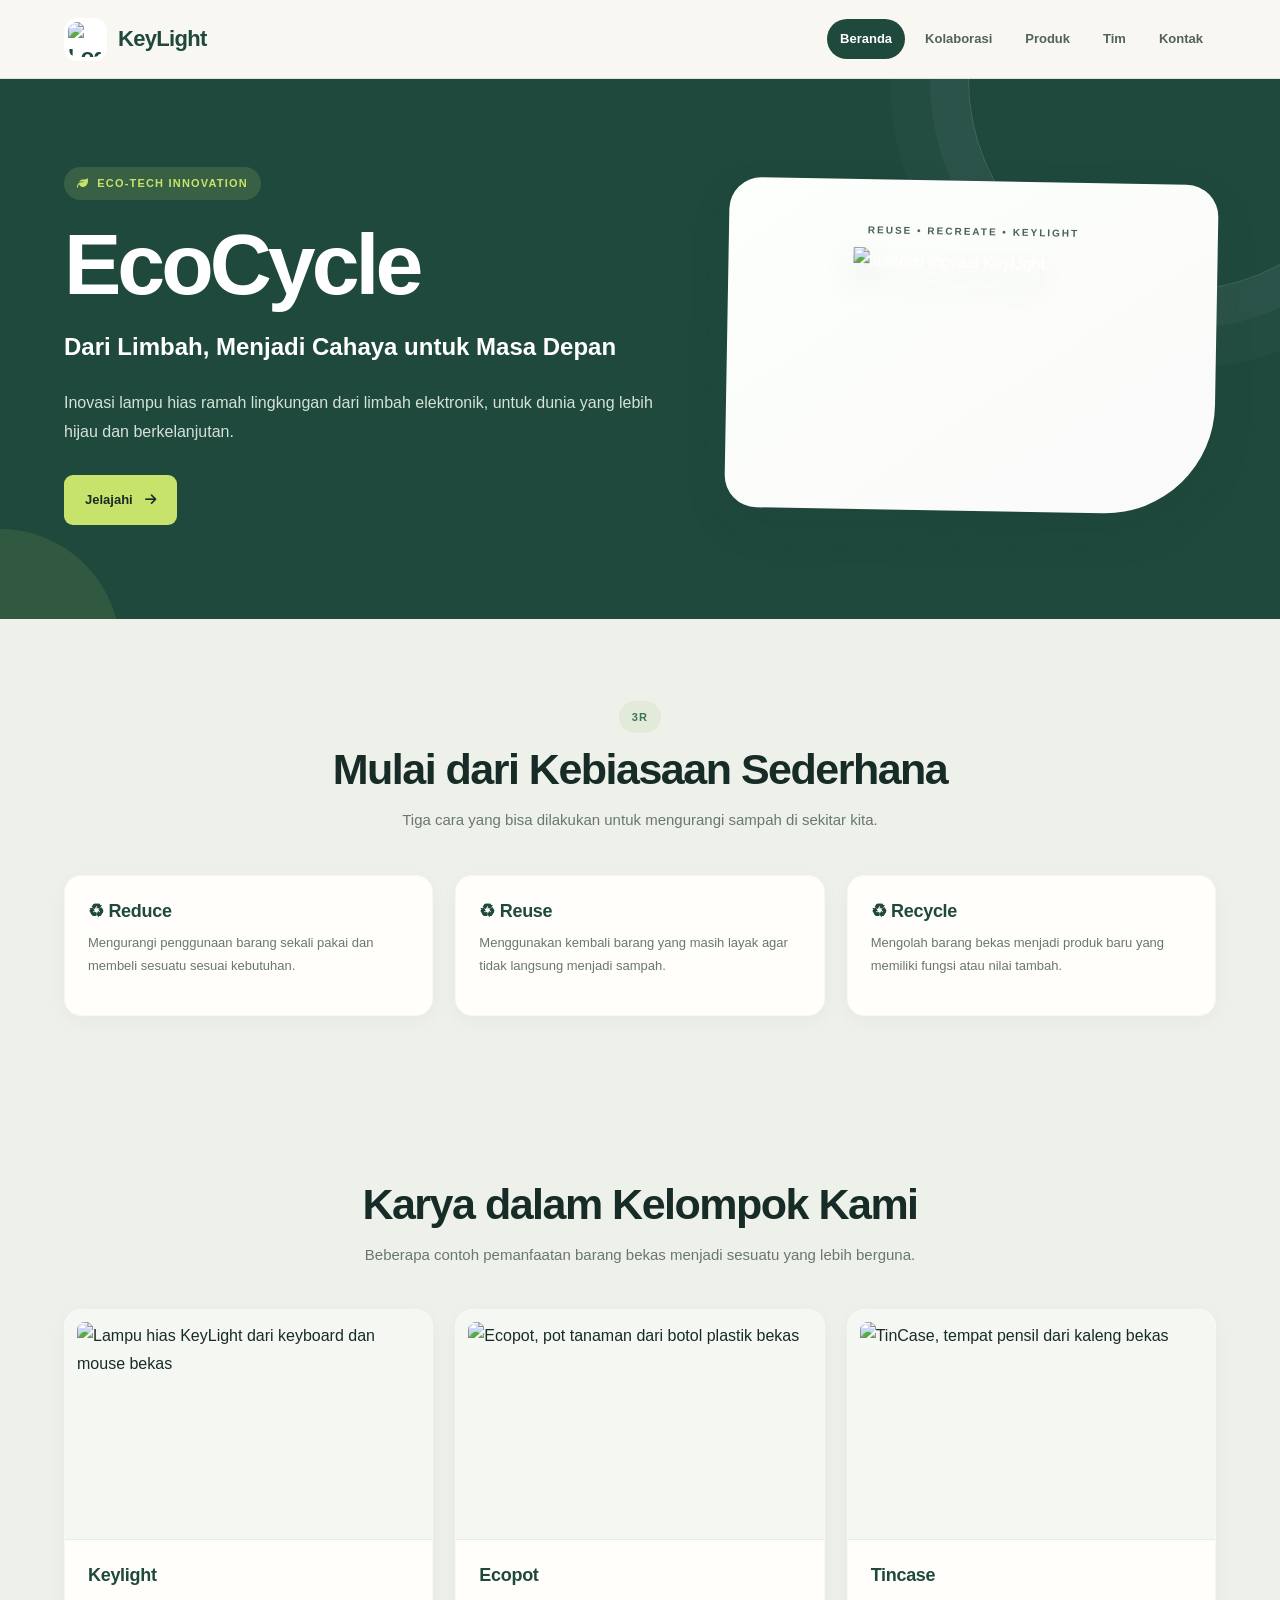
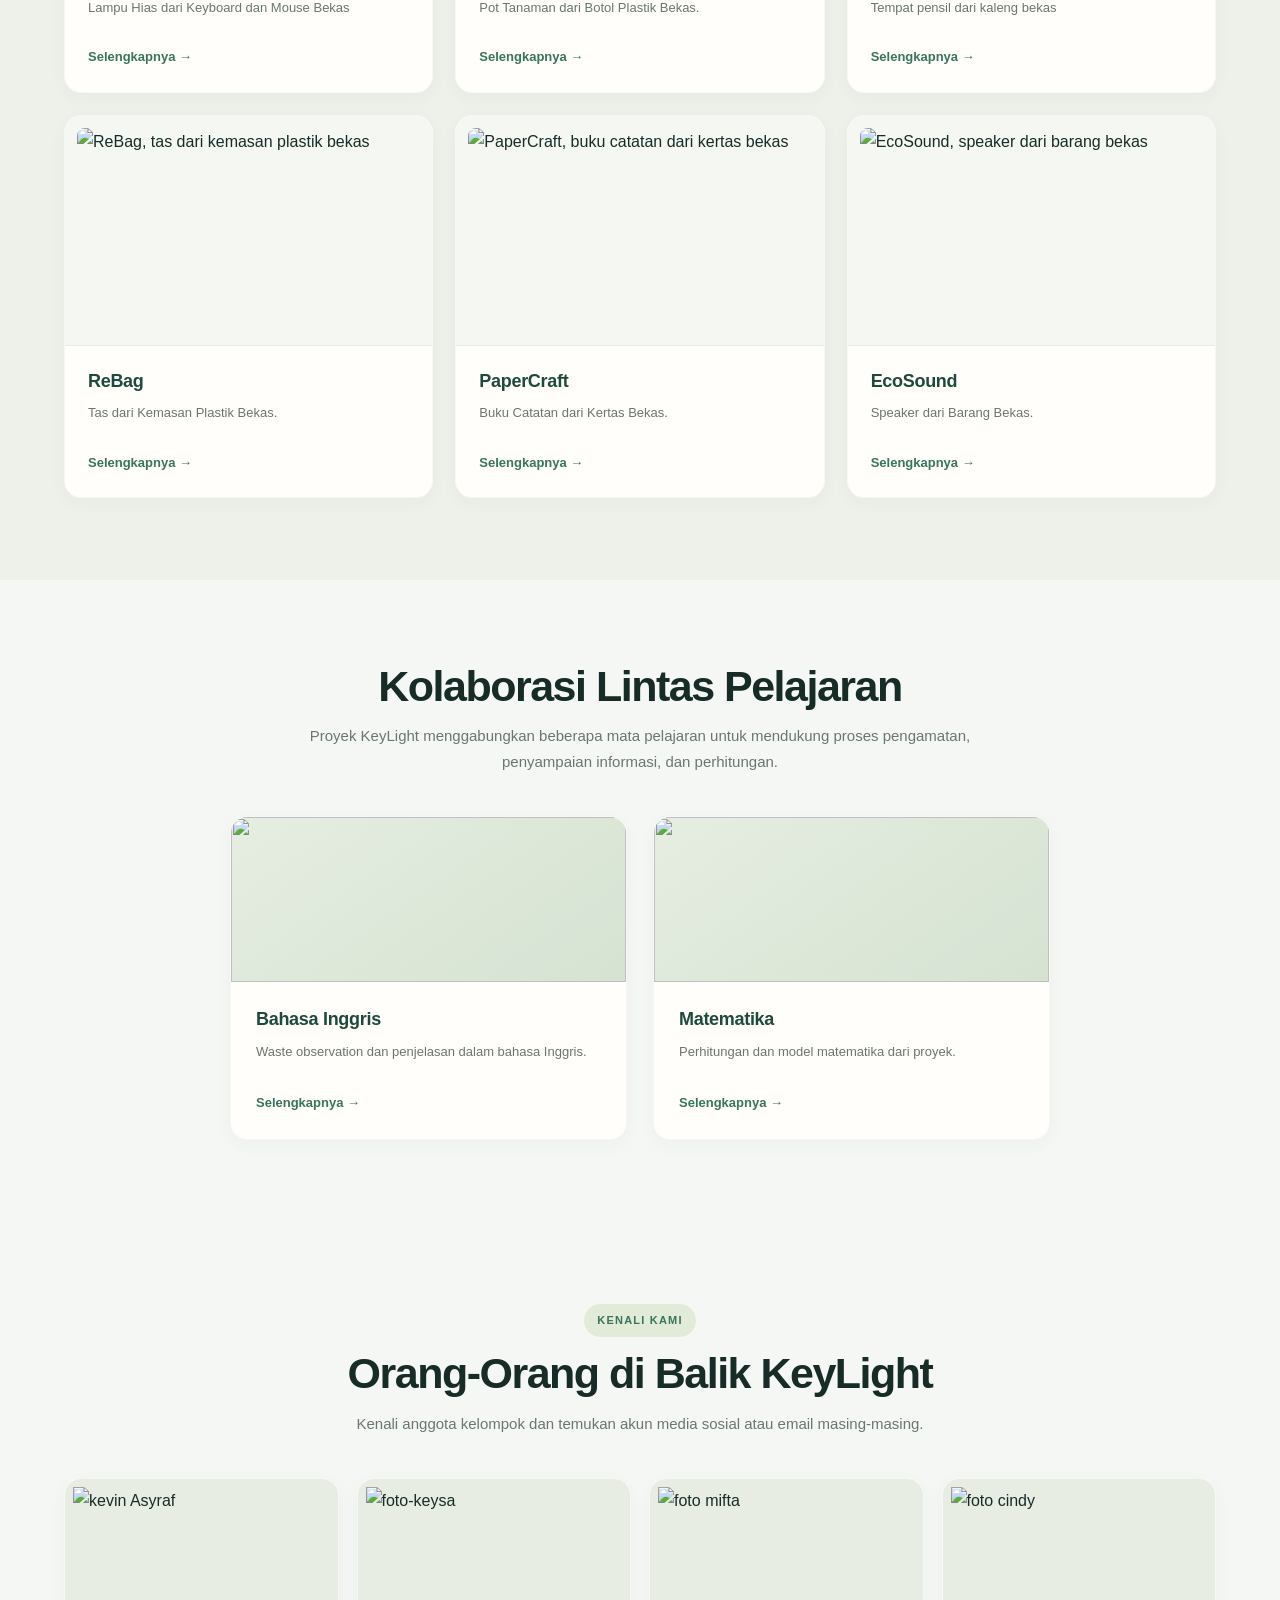
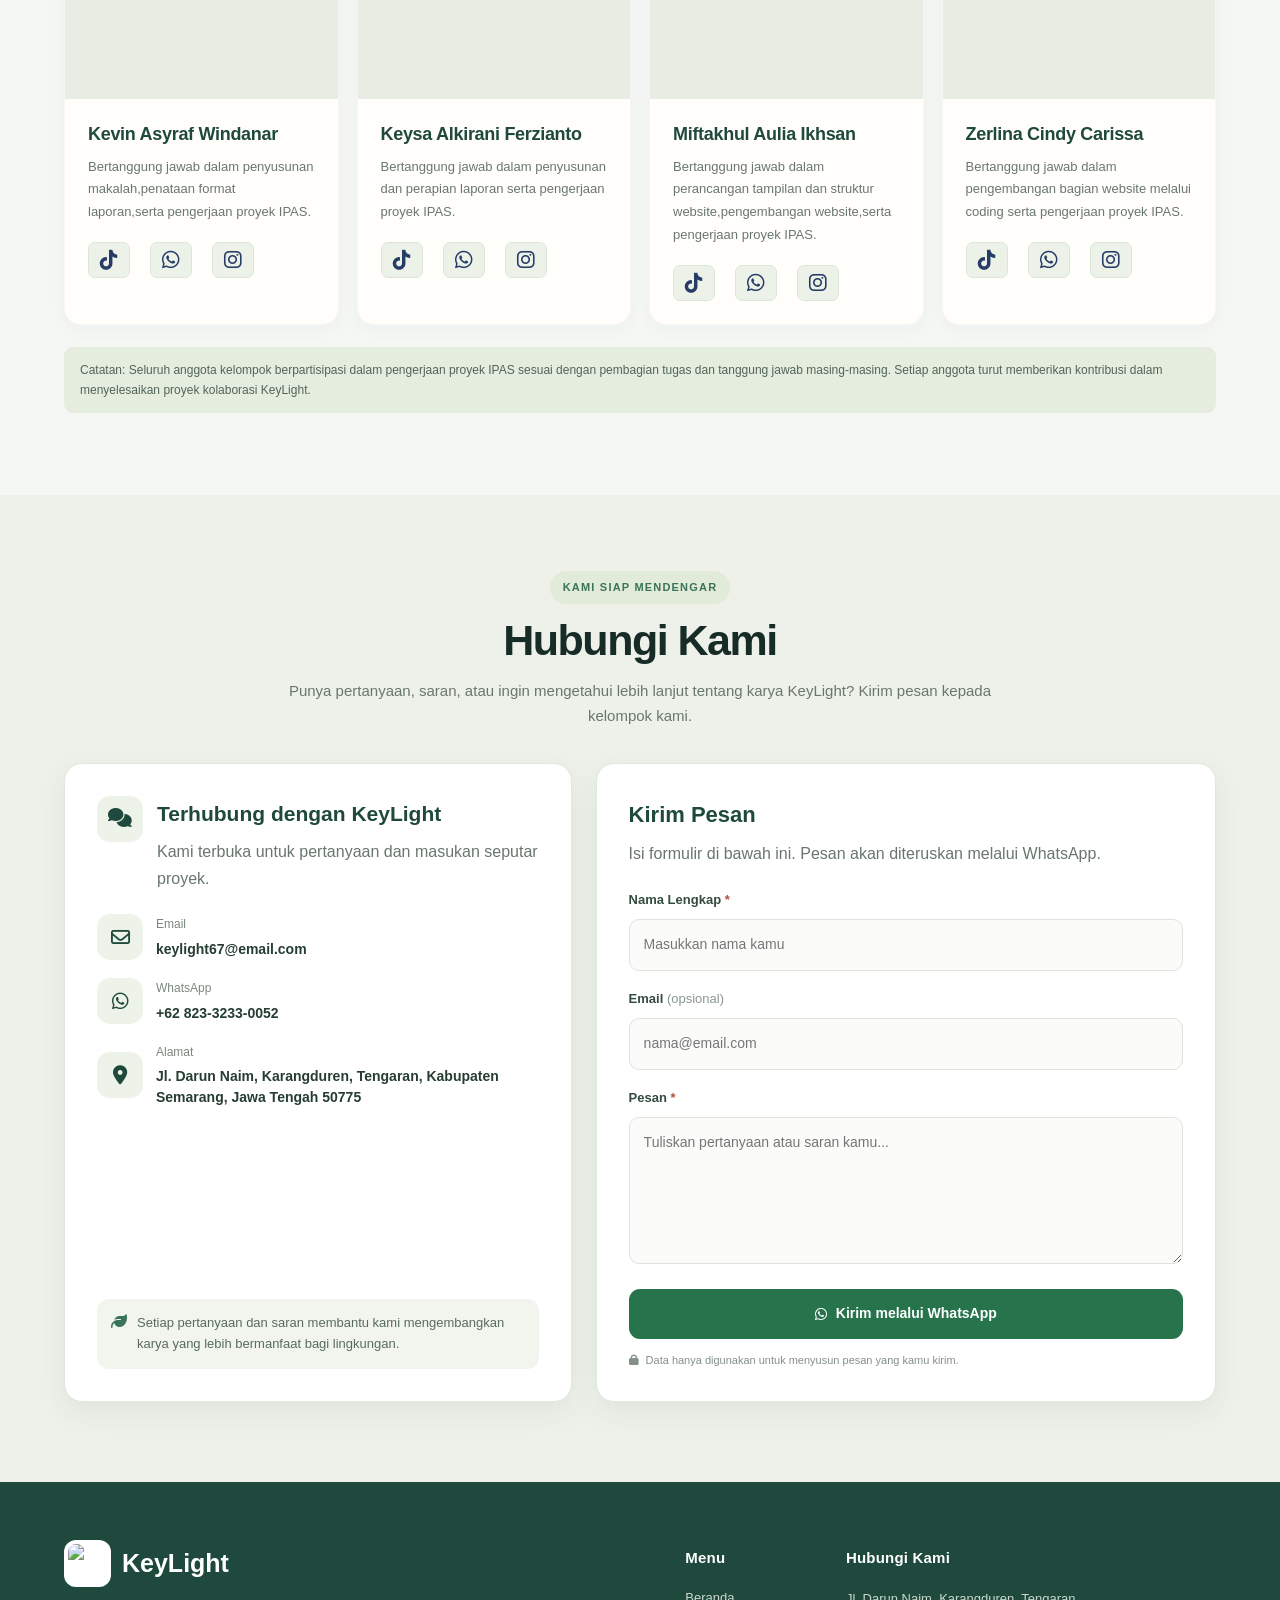
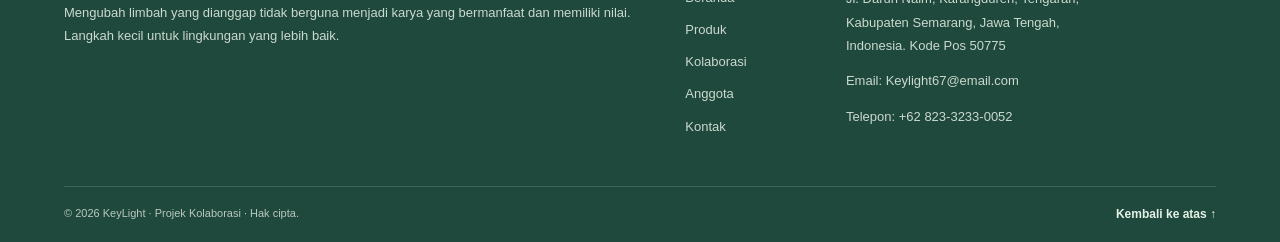
==== index.html @ df7af95a "Add files via upload" ====
<!DOCTYPE html>
<html lang="id">

<head>
  <meta charset="UTF-8">
  <meta name="viewport" content="width=device-width, initial-scale=1.0">
  <meta name="theme-color" content="#1f493d">
  <title>KeyLight</title>
  <link rel="stylesheet" href="https://cdnjs.cloudflare.com/ajax/libs/font-awesome/6.7.2/css/all.min.css">
  <link rel="stylesheet" href="style.css">
</head>

<body id="top">
  <header class="site-header">
    <div class="container nav-wrap">
      <a class="brand" href="index.html">
        <img src="assets/1761713173324.png" alt="Logo KeLigh">KeyLight</a>
      <nav class="nav">
        <a class="active" href="index.html">Beranda</a>
        <a class="" href="index.html#kolaborasi">Kolaborasi</a>
        <a class="" href="index.html#produk">Produk</a>
        <a class="" href="index.html#tim">Tim</a>
        <a class="" href="index.html#kontak">Kontak</a>
      </nav>
    </div>
  </header>
  <main>
    <section class="hero" id="beranda">
  <div class="container hero-grid">

    <div class="hero-content">

      <span class="eyebrow">
        <i class="fa-solid fa-leaf"></i>
        ECO-TECH INNOVATION
      </span>

      <h1>
        EcoCycle
      </h1>

      <h2>
        Dari Limbah, Menjadi Cahaya
        untuk <span>Masa Depan</span>
      </h2>

      <div class="hero-line"></div>

      <p>
        Inovasi lampu hias ramah lingkungan dari
        limbah elektronik, untuk dunia yang lebih
        hijau dan berkelanjutan.
      </p>

      <a class="btn" href="#produk">
        Jelajahi
        <i class="fa-solid fa-arrow-right"></i>
      </a>

      <div class="hero-features">


      </div>
    </div>

    <div class="hero-art">
      <img src="assets/recyclee.jpeg"
           alt="Ilustrasi inovasi KeyLight">
    </div>

  </div>
</section>
    <section class="section alt">
      <div class="container">
        <div class="section-title"><span class="pill">3R</span>
          <h2>Mulai dari Kebiasaan Sederhana</h2>
          <p>Tiga cara yang bisa dilakukan untuk mengurangi sampah di sekitar kita.</p>
        </div>
        <div class="cards">
          <article class="card">
            <div class="card-body">
              <h3>♻ Reduce</h3>
              <p>Mengurangi penggunaan barang sekali pakai dan membeli sesuatu sesuai kebutuhan.</p>
            </div>
          </article>
          <article class="card">
            <div class="card-body">
              <h3>♻ Reuse</h3>
              <p>Menggunakan kembali barang yang masih layak agar tidak langsung menjadi sampah.</p>
            </div>
          </article>
          <article class="card">
            <div class="card-body">
              <h3>♻ Recycle</h3>
              <p>Mengolah barang bekas menjadi produk baru yang memiliki fungsi atau nilai tambah.</p>
            </div>
          </article>
        </div>
      </div>
    </section>
    <section class="section alt" id="produk">
      <div class="container">
        <div class="section-title">
          <h2>Karya dalam Kelompok Kami</h2>
          <p>Beberapa contoh pemanfaatan barang bekas menjadi sesuatu yang lebih berguna.</p>
        </div>
        <div class="cards">
          <article class="card">
            <div class="card-img"><img src="assets/keyLight.jpeg" alt="Lampu hias KeyLight dari keyboard dan mouse bekas"></div>
            <div class="card-body">
              <h3>Keylight</h3>
              <p> Lampu Hias dari Keyboard dan Mouse Bekas</p><a class="text-link" href="Keylight.html">Selengkapnya
                →</a>
            </div>
          </article>
          <article class="card">
            <div class="card-img"><img src="assets/pot botol.jpeg" alt="Ecopot, pot tanaman dari botol plastik bekas"></div>
            <div class="card-body">
              <h3>Ecopot</h3>
              <p>Pot Tanaman dari Botol Plastik Bekas.</p><a class="text-link" href="ecopot.html">Selengkapnya →</a>
            </div>
          </article>
          <article class="card">
            <div class="card-img"><img src="assets/kaleng .jpeg" alt="TinCase, tempat pensil dari kaleng bekas"></div>
            <div class="card-body">
              <h3>Tincase</h3>
              <p>Tempat pensil dari kaleng bekas</p><a class="text-link" href="tincase.html">Selengkapnya →</a>
            </div>
          </article>
          <article class="card">
            <div class="card-img"><img src="assets/tas.jpeg" alt="ReBag, tas dari kemasan plastik bekas"></div>
            <div class="card-body">
              <h3>ReBag</h3>
              <p>Tas dari Kemasan Plastik Bekas.</p><a class="text-link" href="rebag.html">Selengkapnya →</a>
            </div>
          </article>
          <article class="card">
            <div class="card-img"><img src="assets/buku.jpeg" alt="PaperCraft, buku catatan dari kertas bekas"></div>
            <div class="card-body">
              <h3>PaperCraft</h3>
              <p>Buku Catatan dari Kertas Bekas.</p><a class="text-link" href="papercraf.html">Selengkapnya →</a>
            </div>
          </article>
          <article class="card">
            <div class="card-img"><img src="assets/soud.jpeg" alt="EcoSound, speaker dari barang bekas"></div>
            <div class="card-body">
              <h3>EcoSound </h3>
              <p>Speaker dari Barang Bekas.</p><a class="text-link" href="ecosound.html">Selengkapnya →</a>
            </div>
          </article>
        </div>
      </div>
    </section>
    <section class="section" id="kolaborasi">
      <div class="container">
        <div class="section-title">
          <h2>Kolaborasi Lintas Pelajaran</h2>
          <p>Proyek KeyLight menggabungkan beberapa mata pelajaran untuk mendukung proses pengamatan, penyampaian
            informasi, dan perhitungan.</p>
        </div>
        <div class="cards collab-grid">
          <article class="card">
            <div class="card-img"><img src="assets/english.jpeg"></div>
            <div class="card-body">
              <h3>Bahasa Inggris</h3>
              <p>Waste observation dan penjelasan dalam bahasa Inggris.</p><a class="text-link"
                href="Inggris.html">Selengkapnya →</a>
            </div>
          </article>
          <article class="card">
            <div class="card-img"><img src="assets/mtk.jpeg"></div>
            <div class="card-body">
              <h3>Matematika</h3>
              <p>Perhitungan dan model matematika dari proyek.</p><a class="text-link"
                href="materi-mtk.html">Selengkapnya →</a>
            </div>
          </article>
        </div>
      </div>
    </section>


    <section class="section team-section" id="tim">
      <div class="container">
        <div class="section-title"><span class="pill">KENALI KAMI</span>
          <h2>Orang-Orang di Balik KeyLight</h2>
          <p>Kenali anggota kelompok dan temukan akun media sosial atau email masing-masing.</p>
        </div>
        <div class="cards team-grid">
          <article class="card team-card">
            <div class="team-photo"><img src="assets/foto.kevin.jpg.jpeg" alt="kevin Asyraf"></div>
            <div class="card-body">
              <h3>Kevin Asyraf Windanar</h3>
              <p>Bertanggung jawab dalam penyusunan makalah,penataan format laporan,serta pengerjaan proyek IPAS.</p>
              <div class="social-links">
                <a href="https://tiktok.com/@kevinasyraf10" target="_blank">
                  <i class="fa-brands fa-tiktok"></i>
                </a>

                <a href="https://wa.me/6281525945409" target="_blank">
                  <i class="fa-brands fa-whatsapp"></i>
                </a>

                <a href="https://instagram.com/kevinnasyraf" target="_blank">
                  <i class="fa-brands fa-instagram"></i>
                </a>
              </div>
            </div>
          </article>
          <article class="card team-card">
            <div class="team-photo"><img src="assets/foto-keysa.jpeg" alt="foto-keysa"></div>
            <div class="card-body">
              <h3>Keysa Alkirani Ferzianto</h3>
              <p>Bertanggung jawab dalam penyusunan dan perapian laporan serta pengerjaan proyek IPAS.</p>
              <div class="social-links">
                <a href="https://tiktok.com/@yeagerrinnn" target="_blank">
                  <i class="fa-brands fa-tiktok"></i>
                </a>

                <a href="https://wa.me/6288980380995" target="_blank">
                  <i class="fa-brands fa-whatsapp"></i>
                </a>

                <a href="https://instagram.com/ferziexy" target="_blank">
                  <i class="fa-brands fa-instagram"></i>
                </a>
              </div>
            </div>
          </article>
          <article class="card team-card">
            <div class="team-photo"><img src="assets/foto-mifta-jpg.jpeg" alt="foto mifta"></div>
            <div class="card-body">
              <h3>Miftakhul Aulia Ikhsan</h3>
              <p>Bertanggung jawab dalam perancangan tampilan dan struktur website,pengembangan website,serta pengerjaan
                proyek IPAS.</p>
              <div class="social-links">
                <a href="https://tiktok.com/@liang_xin" target="_blank">
                  <i class="fa-brands fa-tiktok"></i>
                </a>

                <a href="https://wa.me/6282332330052" target="_blank">
                  <i class="fa-brands fa-whatsapp"></i>
                </a>

                <a href="https://instagram.com/mtahzzz" target="_blank">
                  <i class="fa-brands fa-instagram"></i>
                </a>
              </div>
            </div>
          </article>
          <article class="card team-card">
            <div class="team-photo"><img src="assets/foto.cindy.jpeg" alt="foto cindy"></div>
            <div class="card-body">
              <h3>Zerlina Cindy Carissa</h3>
              <p>Bertanggung jawab dalam pengembangan bagian website melalui coding serta pengerjaan proyek IPAS.</p>
              <div class="social-links">
                <a href="tiktok.com/@zcndyyt" target="_blank">
                  <i class="fa-brands fa-tiktok"></i>
                </a>

                <a href="https://wa.me/6283848223524" target="_blank">
                  <i class="fa-brands fa-whatsapp"></i>
                </a>

                <a href="https://instagram.com/zrlncndy" target="_blank">
                  <i class="fa-brands fa-instagram"></i>
                </a>
              </div>
            </div>
          </article>
        </div>
        <p class="social-note">Catatan: Seluruh anggota kelompok berpartisipasi dalam pengerjaan proyek IPAS sesuai
          dengan pembagian tugas dan tanggung jawab masing-masing. Setiap anggota turut memberikan kontribusi dalam
          menyelesaikan proyek kolaborasi KeyLight.</p>
      </div>
    </section>
    <section class="section alt contact-section" id="kontak">
      <div class="container">
        <div class="section-title">
          <span class="pill">KAMI SIAP MENDENGAR</span>
          <h2>Hubungi Kami</h2>
          <p>Punya pertanyaan, saran, atau ingin mengetahui lebih lanjut tentang karya KeyLight? Kirim pesan kepada kelompok kami.</p>
        </div>

        <div class="contact-layout">
          <div class="contact-info-card">
            <div class="contact-info-heading">
              <span class="contact-icon"><i class="fa-solid fa-comments"></i></span>
              <div>
                <h3>Terhubung dengan KeyLight</h3>
                <p>Kami terbuka untuk pertanyaan dan masukan seputar proyek.</p>
              </div>
            </div>
            <a class="contact-info-item" href="mailto:keylight67@email.com">
              <span class="contact-info-icon"><i class="fa-regular fa-envelope"></i></span>
              <span><small>Email</small><strong>keylight67@email.com</strong></span>
            </a>
            <a class="contact-info-item" href="https://wa.me/6282332330052" target="_blank" rel="noopener noreferrer">
              <span class="contact-info-icon"><i class="fa-brands fa-whatsapp"></i></span>
              <span><small>WhatsApp</small><strong>+62 823-3233-0052</strong></span>
            </a>
            <div class="contact-info-item contact-address">
              <span class="contact-info-icon"><i class="fa-solid fa-location-dot"></i></span>
              <span><small>Alamat</small><strong>Jl. Darun Naim, Karangduren, Tengaran, Kabupaten Semarang, Jawa Tengah 50775</strong></span>
            </div>
            <div class="contact-note">
              <i class="fa-solid fa-leaf"></i>
              <p>Setiap pertanyaan dan saran membantu kami mengembangkan karya yang lebih bermanfaat bagi lingkungan.</p>
            </div>
          </div>

          <div class="contact-form">
            <h3>Kirim Pesan</h3>
            <p class="form-desc">Isi formulir di bawah ini. Pesan akan diteruskan melalui WhatsApp.</p>
            <form id="contactForm">
              <div class="form-group">
                <label for="nama">Nama Lengkap <span aria-hidden="true">*</span></label>
                <input type="text" id="nama" name="nama" placeholder="Masukkan nama kamu" autocomplete="name" required>
              </div>
              <div class="form-group">
                <label for="email">Email <span class="optional-label">(opsional)</span></label>
                <input type="email" id="email" name="email" placeholder="nama@email.com" autocomplete="email">
              </div>
              <div class="form-group">
                <label for="pesan">Pesan <span aria-hidden="true">*</span></label>
                <textarea id="pesan" name="pesan" rows="5" placeholder="Tuliskan pertanyaan atau saran kamu..." required></textarea>
              </div>
              <button type="submit" class="btn-kirim"><i class="fa-brands fa-whatsapp"></i> Kirim melalui WhatsApp</button>
              <p class="form-help"><i class="fa-solid fa-lock"></i> Data hanya digunakan untuk menyusun pesan yang kamu kirim.</p>
            </form>
          </div>
        </div>
      </div>
    </section>
  </main>


  <!-- FOOTER -->
  <footer class="site-footer">

    <div class="container footer-main">

      <div class="footer-brand">

        <a class="footer-logo" href="index.html">
          <img src="assets/1761713173324.png" alt="Logo KeyLight">
          <span>KeyLight</span>
        </a>

        <p>
          Mengubah limbah yang dianggap tidak berguna
          menjadi karya yang bermanfaat dan memiliki nilai.
          Langkah kecil untuk lingkungan yang lebih baik.
        </p>


      </div>


      <div class="footer-column">
        <h3>Menu</h3>
        <a href="index.html">Beranda</a>
        <a href="index.html#produk">Produk</a>
        <a href="index.html#kolaborasi">Kolaborasi</a>
        <a href="index.html#tim">Anggota</a>
        <a href="index.html#kontak">Kontak</a>
      </div>

      <div class="footer-column footer-contact">
        <h3>Hubungi Kami</h3>

        <p>
          Jl. Darun Naim, Karangduren, Tengaran,
          Kabupaten Semarang, Jawa Tengah, Indonesia.
          Kode Pos 50775
        </p>

        <p>Email: Keylight67@email.com</p>
        <p>Telepon: +62 823-3233-0052</p>
      </div>

    </div>


    <div class="container footer-bottom">

      <p>
        © 2026 KeyLight · Projek Kolaborasi · Hak cipta.
      </p>

      <a href="#top" class="back-top">
        Kembali ke atas ↑
      </a>

    </div>

  </footer>


  <script>
    const contactForm = document.getElementById("contactForm");
    if (contactForm) {
      contactForm.addEventListener("submit", function (event) {
        event.preventDefault();
        if (!contactForm.reportValidity()) return;

        const nama = document.getElementById("nama").value.trim();
        const email = document.getElementById("email").value.trim();
        const pesan = document.getElementById("pesan").value.trim();
        const nomorTujuan = "6282332330052";
        const isiPesan = [
          "Halo KeyLight, saya ingin menghubungi kalian.",
          "",
          "Nama: " + nama,
          email ? "Email: " + email : "",
          "Pesan: " + pesan
        ].filter(Boolean).join("\n");

        const urlWhatsApp = "https://wa.me/" + nomorTujuan + "?text=" + encodeURIComponent(isiPesan);
        window.open(urlWhatsApp, "_blank", "noopener,noreferrer");
      });
    }
  </script>
</body>

</html>
---- style.css ----
/* ReLight — visual redesign | HTML + CSS murni */
:root {
  --ink: #172c27;
  --forest: #1f493d;
  --green: #39745b;
  --lime: #c8e36b;
  --sage: #e8eee5;
  --paper: #f8f7f1;
  --white: #fffefa;
  --muted: #69776f;
  --line: #f7f8f6;
  --shadow: 0 18px 45px rgba(28, 55, 43, .09)
}

* {
  box-sizing: border-box
}

html {
  scroll-behavior: smooth;
  scroll-padding-top: 90px
}

body {
  margin: 0;
  background: var(--paper);
  color: var(--ink);
  font-family: Arial, Helvetica, sans-serif;
  line-height: 1.7
}

a {
  color: inherit;
  text-decoration: none
}

img {
  display: block;
  max-width: 100%
}

.container {
  width: min(1160px, 90%);
  margin-inline: auto
}

.site-header {
  position: sticky;
  top: 0;
  z-index: 20;
  background: rgba(248, 247, 241, .94);
  backdrop-filter: blur(12px);
  border-bottom: 1px solid rgba(220, 227, 216, .9)
}

.nav-wrap {
  min-height: 78px;
  display: flex;
  align-items: center;
  justify-content: space-between;
  gap: 24px
}

.brand {
  display: inline-flex;
  align-items: center;
  gap: 11px;
  font-size: 22px;
  font-weight: 900;
  letter-spacing: -.7px;
  color: var(--forest)
}

.brand img {
  width: 43px;
  height: 43px;
  object-fit: contain;
  background: #fff;
  border-radius: 13px;
  padding: 4px
}

.nav {
  display: flex;
  align-items: center;
  gap: 7px;
  flex-wrap: wrap
}

.nav a {
  font-size: 13px;
  font-weight: 700;
  color: #52635a;
  padding: 9px 13px;
  border-radius: 999px;
  transition: .2s
}

.nav a:hover,
.nav a.active {
  background: var(--forest);
  color: white
}

.hero {
  position: relative;
  overflow: hidden;
  padding: 88px 0 94px;
  background: var(--forest);
  color: white
}

.hero:before,
.hero:after {
  content: "";
  position: absolute;
  border-radius: 50%;
  pointer-events: none
}

.hero:before {
  width: 420px;
  height: 420px;
  right: -110px;
  top: -210px;
  border: 1px solid rgba(255, 255, 255, .16);
  box-shadow: 0 0 0 38px rgba(255, 255, 255, .035), 0 0 0 78px rgba(255, 255, 255, .025)
}

.hero:after {
  width: 240px;
  height: 240px;
  left: -120px;
  bottom: -150px;
  background: rgba(200, 227, 107, .10)
}

.hero-grid {
  position: relative;
  z-index: 1;
  display: grid;
  grid-template-columns: 1.1fr .9fr;
  gap: 65px;
  align-items: center
}

.eyebrow,
.pill {
  display: inline-flex;
  align-items: center;
  gap: 8px;
  padding: 7px 13px;
  border-radius: 999px;
  background: rgba(200, 227, 107, .15);
  color: var(--lime);
  font-size: 11px;
  font-weight: 800;
  letter-spacing: 1.2px;
  text-transform: uppercase
}

.hero h1 {
  font-size: clamp(48px, 7vw, 86px);
  line-height: .99;
  letter-spacing: -4px;
  margin: 22px 0 20px;
  color: #fff
}

.hero p {
  max-width: 590px;
  color: #d6e2d9;
  font-size: 16px;
  line-height: 1.85;
  margin: 0 0 28px
}

.btn {
  display: inline-flex;
  align-items: center;
  gap: 12px;
  background: var(--lime);
  color: var(--ink);
  font-size: 13px;
  font-weight: 900;
  padding: 14px 21px;
  border-radius: 9px;
  transition: .2s
}

.btn:hover {
  transform: translateY(-3px);
  box-shadow: 0 20px 24px rgba(0, 0, 0, .16)
}

.hero-art {
  min-height: 330px;
  display: grid;
  place-items: center;
  position: relative;
  background: linear-gradient(145deg, #fdfffc, #f9faf9);
  border-radius: 32px 32px 110px 32px;
  padding: 38px;
  box-shadow: var(--shadow);
  transform: rotate(1deg)
}

.hero-art:before {
  content: "REUSE • RECREATE • KEYLIGHT";
  bottom: 20px;
  left: 25px;
  font-size: 10px;
  font-weight: 900;
  letter-spacing: 2px;
  color: #48634f
}

.hero-art img {
  width: min(240px, 75%);
  height: 220px;
  object-fit: contain;
  filter: drop-shadow(0 15px 15px rgba(28, 55, 43, .12))
}

.section {
  padding: 82px 0
}

.section.alt {
  background: #edf1e9
}

.section.dark {
  background: var(--forest);
  color: #fff
}

.section-title {
  max-width: 700px;
  text-align: center;
  margin: 0 auto 42px
}

.section-title .pill {
  background: #e2ebd7;
  color: var(--green);
  margin-bottom: 12px
}

.section-title h2 {
  font-size: clamp(29px, 4vw, 43px);
  line-height: 1.13;
  letter-spacing: -1.5px;
  color: var(--ink);
  margin: 0 0 13px
}

.section-title p {
  color: var(--muted);
  font-size: 15px;
  margin: 0
}

.section.dark .section-title h2 {
  color: white
}

.section.dark .section-title p {
  color: #d4e0d8
}

.two-col {
  display: grid;
  grid-template-columns: 1fr 1fr;
  gap: 58px;
  align-items: center
}

.two-col h2 {
  font-size: clamp(29px, 4vw, 42px) !important;
  line-height: 1.13 !important;
  letter-spacing: -1.4px;
  margin: 14px 0 17px;
  color: var(--ink) !important
}

.two-col p {
  color: var(--muted);
  font-size: 15px
}

.photo-box {
  position: relative;
  overflow: hidden;
  border-radius: 22px 22px 80px 22px;
  background: #dfe9d9;
  min-height: 320px;
  box-shadow: var(--shadow);
  padding: 10px
}

.photo-box:after {
  content: "EcoVandguard";
  position: absolute;
  bottom: 22px;
  left: 25px;
  background: var(--lime);
  color: var(--ink);
  font-size: 12px;
  font-weight: 900;
  letter-spacing: 1.2px;
  padding: 8px 12px;
  border-radius: 5px
}

.photo-box img {
  width: 100%;
  height: 320px;
  object-fit: cover;
  border-radius: 15px 15px 70px 15px
}

.text-link {
  display: inline-flex;
  align-items: center;
  gap: 8px;
  color: var(--green);
  font-weight: 900;
  font-size: 13px;
  margin-top: 5px
}

.text-link:hover {
  color: #172c27;
  text-decoration: underline;
  text-underline-offset: 4px
}

.cards {
  display: grid;
  grid-template-columns: repeat(3, minmax(0, 1fr));
  gap: 22px
}

.card {
  min-width: 0;
  background: var(--white);
  border: 1px solid var(--line);
  border-radius: 17px;
  overflow: hidden;
  box-shadow: 0 5px 18px rgba(28, 55, 43, .035);
  transition: transform .25s, box-shadow .25s
}

.card:hover {
  transform: translateY(-7px);
  box-shadow: var(--shadow)
}

.card-img {
  height: 205px;
  background: linear-gradient(145deg, #e6eee1, #d5e2d2);
  display: grid;
  place-items: center;
  overflow: hidden
}

.card-img img {
  width: 100%;
  height: 100%;
  object-fit: cover;
  transition: transform .4s
}

.card:hover .card-img img {
  transform: scale(1.045)
}

.card-img .symbol {
  font-size: 62px;
  color: var(--green)
}

.card-body {
  padding: 23px
}

.card h3 {
  margin: 0 0 9px;
  color: var(--forest);
  font-size: 18px;
  line-height: 1.35;
  letter-spacing: -.3px
}

.card p {
  margin: 0 0 15px;
  color: var(--muted);
  font-size: 13px;
  line-height: 1.75
}

.team-section {
  background: #f0f0e8
}

.team-card {
  border-radius: 17px
}

.team-photo {
  height: 255px;
  background: #e2e9dc;
  overflow: hidden
}

.team-photo img {
  width: 100%;
  height: 100%;
  object-fit: cover;
  object-position: center 25%;
  transition: transform .4s
}

.team-card:hover .team-photo img {
  transform: scale(1.04)
}

.social-links {
  display: flex;
  flex-wrap: wrap;
  gap: 7px;
  margin-top: 16px
}

.social-links a {
  display: inline-flex;
  align-items: center;
  padding: 7px 11px;
  border-radius: 7px;
  background: #edf2e9;
  color: var(--forest);
  border: 1px solid #dce6d8;
  font-size: 11px;
  font-weight: 800;
  transition: .2s
}

.social-links a:hover {
  background: var(--forest);
  border-color: var(--forest);
  color: #fff
}

.social-note {
  margin: 22px 0 0;
  padding: 13px 16px;
  background: #e5eddf;
  border-radius: 9px;
  color: #52645a;
  font-size: 12px
}

.info-box {
  background: var(--forest);
  color: white;
  padding: 30px;
  border-radius: 18px 18px 55px 18px;
  box-shadow: var(--shadow)
}

.info-box h3 {
  font-size: 21px;
  margin: 0 0 17px
}

.info-box p {
  color: #e0e9e1;
  margin: 8px 0;
  font-size: 14px
}

.info-box .note {
  background: rgba(255, 255, 255, .1);
  border: 0;
  color: #e0e9e1
}

.page-hero {
  position: relative;
  overflow: hidden;
  background: var(--forest);
  color: white;
  padding: 64px 0 68px
}

.page-hero:after {
  content: "";
  position: absolute;
  width: 280px;
  height: 280px;
  border: 1px solid rgba(255, 255, 255, .15);
  border-radius: 50%;
  right: 8%;
  top: -155px;
  box-shadow: 0 0 0 30px rgba(255, 255, 255, .035), 0 0 0 60px rgba(255, 255, 255, .025)
}

.page-hero .container {
  position: relative;
  z-index: 1
}

.page-hero .pill {
  background: rgba(200, 227, 107, .16);
  color: var(--lime)
}

.page-hero h1 {
  font-size: clamp(35px, 5vw, 58px);
  line-height: 1.08;
  letter-spacing: -2px;
  color: white;
  margin: 15px 0 12px;
  max-width: 850px
}

.page-hero p {
  max-width: 720px;
  color: #d6e2d9;
  font-size: 15px;
  margin: 0
}

.article {
  max-width: 880px;
  margin: 0 auto;
  background: var(--white);
  padding: clamp(24px, 5vw, 55px);
  border: 1px solid var(--line);
  border-radius: 20px;
  box-shadow: 0 12px 36px rgba(28, 55, 43, .055)
}

.article h2 {
  font-size: 25px;
  line-height: 1.25;
  color: var(--forest);
  letter-spacing: -.7px;
  margin: 34px 0 10px;
  padding-left: 14px;
  border-left: 4px solid var(--lime)
}

.article h2:first-of-type {
  margin-top: 25px
}

.article h3 {
  color: var(--forest)
}

.article p,
.article li {
  color: #58685f;
  font-size: 15px;
  line-height: 1.85
}

.article ul,
.article ol {
  padding-left: 24px
}

.article li {
  padding-left: 5px;
  margin: 5px 0
}

.article li::marker {
  color: var(--green);
  font-weight: bold
}

.article-img {
  width: 100%;
  max-height: 430px;
  object-fit: cover;
  border-radius: 14px;
  margin: 0 0 28px
}

.price-grid {
  display: grid;
  grid-template-columns: repeat(3, 1fr);
  gap: 12px;
  margin: 22px 0
}

.price {
  background: #edf2e9;
  padding: 18px;
  border-radius: 12px;
  color: #5c6b61;
  font-size: 12px
}

.price strong {
  display: block;
  color: var(--forest);
  font-size: 23px;
  margin-top: 5px
}

.poster {
  width: 100%;
  height: auto;
  border: 1px solid var(--line);
  border-radius: 13px;
  margin: 17px 0 22px;
  box-shadow: 0 8px 22px rgba(28, 55, 43, .08)
}

.note {
  background: #edf2e9;
  border-left: 4px solid var(--green);
  padding: 15px 18px;
  border-radius: 7px;
  color: #536257
}

.back {
  display: inline-flex;
  margin-top: 28px;
  padding: 11px 16px;
  border-radius: 8px;
  background: var(--forest);
  color: white;
  font-weight: 800;
  font-size: 12px;
  transition: .2s
}

.back:hover {
  background: var(--green);
  transform: translateX(-3px)
}

.site-footer {
  background: #142f29;
  color: #eaf0e9;
  padding: 58px 0 18px
}

.footer-main {
  display: grid;
  grid-template-columns: 1.4fr .3fr .6fr .2fr;
  gap: 35px;
  align-items: start
}

.footer-brand,
.footer-column {
  min-width: 0
}

.footer-logo {
  display: inline-flex;
  align-items: center;
  gap: 11px;
  color: white;
  font-size: 25px;
  font-weight: 900;
  margin-bottom: 14px
}

.footer-logo img {
  width: 47px;
  height: 47px;
  object-fit: contain;
  background: #fff;
  border-radius: 12px;
  padding: 4px
}

.footer-brand p,
.footer-column p {
  color: #cbd9ce;
  font-size: 13px;
  line-height: 1.8;
  margin: 0 0 12px
}

.footer-column h3 {
  color: #fff;
  font-size: 15px;
  margin: 5px 0 17px;
  letter-spacing: .2px
}

.footer-column>a {
  display: block;
  color: #cbd9ce;
  font-size: 13px;
  margin: 10px 0;
  transition: color .2s
}

.footer-column>a:hover,
.back-top:hover {
  color: var(--lime)
}

.footer-member {
  display: flex;
  align-items: center;
  gap: 10px;
  color: #cbd9ce;
  font-size: 12px;
  margin: 11px 0
}

.member-photo-placeholder {
  width: 38px;
  height: 38px;
  flex: 0 0 38px;
  border: 1px dashed #9eb5a4;
  border-radius: 50%;
  display: grid;
  place-items: center;
  color: #d4e0d5;
  font-size: 9px;
  background: #ffffff0b
}

.footer-photo-placeholder {
  height: 112px;
  width: 100%;
  max-width: 260px;
  border: 1px dashed #9eb5a4;
  border-radius: 12px;
  background: #ffffff0b;
  display: grid;
  place-items: center;
  text-align: center;
  padding: 12px;
  margin-top: 18px;
  color: #cbd9ce;
  font-size: 12px
}

.footer-bottom {
  border-top: 1px solid #ffffff25;
  margin-top: 38px;
  padding-top: 17px;
  display: flex;
  justify-content: space-between;
  align-items: center;
  gap: 15px
}

.footer-bottom p {
  margin: 0;
  color: #b9c9bd;
  font-size: 11px
}

.back-top {
  color: #e5f1e6;
  font-size: 12px;
  font-weight: 800
}

@media(max-width:900px) {
  .footer-main {
    grid-template-columns: 1.2fr 1fr;
    gap: 28px
  }

  .hero-grid {
    gap: 35px
  }

  .cards {
    gap: 16px
  }
}

@media(max-width:700px) {
  .nav-wrap {
    padding: 13px 0;
    align-items: flex-start;
    flex-direction: column;
    gap: 9px
  }

  .nav {
    gap: 4px
  }

  .nav a {
    padding: 7px 10px;
    font-size: 12px
  }

  .hero {
    padding: 62px 0
  }

  .hero-grid,
  .two-col {
    grid-template-columns: 1fr;
    gap: 30px
  }

  .hero h1 {
    letter-spacing: -2.5px
  }

  .hero-art {
    min-height: 235px;
    border-radius: 24px 24px 75px 24px
  }

  .hero-art img {
    height: 160px
  }

  .section {
    padding: 60px 0
  }

  .cards {
    grid-template-columns: repeat(2, minmax(0, 1fr))
  }

  .photo-box,
  .photo-box img {
    min-height: 250px;
    height: 250px
  }

  .page-hero {
    padding: 48px 0
  }

  .article {
    padding: 25px 21px
  }

  .footer-main {
    grid-template-columns: 1fr 1fr
  }
}

@media(max-width:520px) {
  .container {
    width: 90%
  }

  .cards {
    grid-template-columns: 1fr
  }

  .card-img {
    height: 220px
  }

  .section-title {
    text-align: left;
    margin-bottom: 28px
  }

  .section-title h2 {
    font-size: 30px
  }

  .section-title p {
    font-size: 14px
  }

  .hero h1 {
    font-size: 49px
  }

  .hero p {
    font-size: 14px
  }

  .footer-main {
    grid-template-columns: 1fr;
    gap: 24px
  }

  .footer-photo-placeholder {
    max-width: none
  }

  .footer-bottom {
    align-items: flex-start;
    flex-direction: column
  }

  .price-grid {
    grid-template-columns: 1fr
  }

  .price {
    display: flex;
    justify-content: space-between;
    align-items: center;
    gap: 12px
  }

  .price strong {
    margin: 0;
    font-size: 20px
  }

  .article h2 {
    font-size: 22px
  }
}

@media(prefers-reduced-motion:reduce) {

  *,
  *::before,
  *::after {
    scroll-behavior: auto !important;
    transition: none !important
  }
}

/* Revisi tim: empat anggota dengan layout responsif */
.team-grid {
  grid-template-columns: repeat(4, minmax(0, 1fr));
  gap: 18px
}

.team-grid .team-photo {
  height: 220px
}

.photo-placeholder {
  display: flex;
  align-items: center;
  justify-content: center;
  padding: 18px;
  text-align: center;
  background: linear-gradient(135deg, #e6eddf, #d3dfcf);
  color: #526b55;
  font-size: 13px;
  font-weight: 700;
  border: 2px dashed #9aaf94
}

.photo-placeholder span {
  max-width: 150px
}

@media(max-width:1000px) {
  .team-grid {
    grid-template-columns: repeat(2, minmax(0, 1fr))
  }
}

@media(max-width:520px) {
  .team-grid {
    grid-template-columns: 1fr
  }

  .team-grid .team-photo {
    height: 260px
  }
}

/* Kolaborasi lintas pelajaran: dua kartu sejajar dan seimbang */
.collab-grid {
  width: min(820px, 100%);
  margin: 0 auto;
  grid-template-columns: repeat(2, minmax(0, 1fr));
  gap: 26px;
  align-items: stretch;
}

.collab-grid .card {
  display: flex;
  flex-direction: column;
  height: 100%;
}

.collab-grid .card-img {
  height: 165px;
  flex: 0 0 165px;
}

.collab-grid .card-body {
  display: flex;
  flex: 1;
  flex-direction: column;
  align-items: flex-start;
  padding: 25px;
}

.collab-grid .card-body .text-link {
  margin-top: auto;
  padding-top: 14px;
}

@media(max-width:600px) {
  .collab-grid {
    width: min(420px, 100%);
    grid-template-columns: 1fr;
    gap: 18px;
  }

  .collab-grid .card-img {
    height: 145px;
    flex-basis: 145px;
  }
}

/* FORMULIR KONTAK */
.contact-form {
  max-width: 650px;
  margin: 40px auto;
  padding: 35px;
  background: #ffffff;
  border-radius: 15px;
  box-shadow: 0 5px 20px rgba(0, 0, 0, 0.08);
}

.contact-form h2 {
  color: #263746;
  margin-bottom: 10px;
}

.form-desc {
  color: #777;
  margin-bottom: 25px;
  line-height: 1.6;
}

.form-group {
  margin-bottom: 20px;
}

.form-group label {
  display: block;
  margin-bottom: 8px;
  color: #34495e;
  font-weight: 600;
}

.form-group input,
.form-group textarea {
  width: 100%;
  padding: 13px 15px;
  border: 1px solid #d5dce2;
  border-radius: 8px;
  font-family: inherit;
  font-size: 14px;
  outline: none;
  box-sizing: border-box;
  transition: 0.3s;
}

.form-group input:focus,
.form-group textarea:focus {
  border-color: #3999bd;
  box-shadow: 0 0 5px rgba(57, 153, 189, 0.2);
}

.form-group textarea {
  resize: vertical;
}

.btn-kirim {
  width: 100%;
  padding: 14px;
  background: #287f9f;
  color: white;
  border: none;
  border-radius: 8px;
  font-size: 15px;
  font-weight: bold;
  cursor: pointer;
  transition: 0.3s;
}

.btn-kirim:hover {
  background: #1d637e;
}

/* Tampilan HP */
@media (max-width: 600px) {
  .contact-form {
    margin: 20px 15px;
    padding: 25px 20px;
  }
}

.member-photo {
  width: 85px;
  height: 85px;
  border-radius: 50%;
  overflow: hidden;
  border: 2px dashed white;
  flex-shrink: 0;

}

.member-photo img {
  width: 100%;
  height: 100%;
  object-fit: cover;
  object-position: center;
  display: block;
}

/* ===== RESTORE WARNA ASLI KEYLIGHT ===== */

.page-hero {
  background: linear-gradient(135deg, #1f493d, #16372f);
  color: #ffffff;
}

.section {
  background: #f5f7f5;
}

.pill {
  border-color: #8da99c;
}

.card-body h3,
.math-content h4 {
  color: #1f493d;
}

.member-label {
  color: #1f493d;
  background: #e8f0eb;
}

.equation {
  border-left-color: #1f493d;
}

.equation b {
  color: #1f493d;
}

.result {
  background: #edf4ef;
  border-color: #d5e5d9;
}

.result strong {
  color: #1f493d;
}

.back {
  color: #1f493d;
  background: #e5eee8;
}

.back:hover {
  background: #1f493d;
  color: #ffffff;
}

.site-footer {
  background: #1f493d;
}



.materi {
  margin-top: 18px;
}

.materi summary {
  list-style: none;
  text-align: center;
  padding: 13px;
  background: var(--forest);
  color: white;
  border-radius: 12px;
  cursor: pointer;
  font-weight: 600;
  transition: 0.3s;
}

.materi summary:hover {
  background: var(--green);
}

.materi summary::-webkit-details-marker {
  display: none;
}

.materi[open] summary {
  background: var(--green);
}

.math-content {
  margin-top: 15px;
  padding: 20px;
  background: var(--sage);
  border-radius: 12px;
  line-height: 1.7;
}

.math-content h4 {
  color: var(--forest);
  margin-bottom: 10px;
}

/* =========================================
   PENYEMPURNAAN HALAMAN MATEMATIKA KEYLIGHT
   HTML + CSS MURNI
========================================= */

/* LAYOUT KARTU ANGGOTA */
.math-page .cards {
  grid-template-columns: repeat(2, minmax(0, 1fr));
  gap: 28px;
  align-items: start;
}

.math-page .card {
  height: 100%;
  border-radius: 20px;
  background: var(--white);
  border: 1px solid var(--line);
  transition: transform .3s ease, box-shadow .3s ease;
}

.math-page .card:hover {
  transform: translateY(-5px);
  box-shadow: var(--shadow);
}

.math-page .card-body {
  padding: 25px;
}

/* LABEL ANGGOTA */
.math-page .member-label {
  display: inline-flex;
  align-items: center;
  padding: 6px 12px;
  margin-bottom: 13px;
  border-radius: 50px;
  background: #e8f0eb;
  color: var(--forest);
  font-size: 10px;
  font-weight: 800;
  letter-spacing: 1px;
}

.math-page .card h3 {
  font-size: 20px;
  margin-bottom: 12px;
}

/* POSTER */
.math-page .poster {
  width: 100%;
  height: 260px;
  object-fit: contain;
  object-position: center;
  background: #edf2e9;
  border: 1px solid var(--line);
  border-radius: 14px;
  padding: 8px;
  margin: 15px 0 18px;
  box-shadow: 0 6px 18px rgba(28, 55, 43, .06);
}

/* TOMBOL LIHAT MATERI */
.math-page .materi {
  margin-top: 12px;
  border-radius: 12px;
}

.math-page .materi summary {
  position: relative;
  display: flex;
  align-items: center;
  justify-content: center;
  gap: 12px;
  min-height: 48px;
  padding: 13px 18px;
  background: var(--forest);
  color: white;
  border: 1px solid transparent;
  border-radius: 10px;
  font-size: 13px;
  font-weight: 800;
  letter-spacing: .3px;
  cursor: pointer;
  transition: background .25s, border-radius .25s;
}

.math-page .materi summary::after {
  content: "+";
  position: absolute;
  right: 17px;
  font-size: 21px;
  font-weight: 400;
  line-height: 1;
  transition: transform .25s;
}

.math-page .materi summary:hover {
  background: var(--green);
}

.math-page .materi[open] summary {
  background: var(--green);
  border-radius: 10px 10px 0 0;
}

.math-page .materi[open] summary::after {
  content: "−";
}

/* ISI MATERI */
.math-page .math-content {
  margin-top: 0;
  padding: 23px;
  background: #f0f4ed;
  border: 1px solid #dce7dc;
  border-top: none;
  border-radius: 0 0 12px 12px;
  line-height: 1.8;
}

.math-page .math-content h4 {
  position: relative;
  color: var(--forest);
  font-size: 15px;
  font-weight: 800;
  margin: 22px 0 10px;
  padding-left: 11px;
  border-left: 3px solid var(--lime);
}

.math-page .math-content h4:first-child {
  margin-top: 0;
}

.math-page .math-content p {
  color: #58685f;
  font-size: 13px;
  line-height: 1.8;
  margin: 0 0 15px;
}

.math-page .math-content>strong {
  display: block;
  color: var(--forest);
  font-size: 13px;
  margin: 17px 0 9px;
}

/* KOTAK PERSAMAAN */
.math-page .equation {
  padding: 16px;
  margin: 10px 0 16px;
  background: #fffefa;
  border: 1px solid #dce5d9;
  border-left: 4px solid var(--green);
  border-radius: 9px;
  color: #43554a;
  font-family: "Courier New", monospace;
  font-size: 12px;
  line-height: 2;
  overflow-wrap: anywhere;
  box-shadow: 0 3px 10px rgba(28, 55, 43, .035);
}

.math-page .equation hr {
  border: none;
  border-top: 1px dashed #cbd8ca;
  margin: 9px 0;
}

.math-page .equation b {
  color: var(--forest);
  font-weight: 900;
}

/* KESIMPULAN */
.math-page .result {
  margin-top: 23px;
  padding: 19px;
  background: #e5eee5;
  border: 1px solid #d1e1d2;
  border-left: 4px solid var(--green);
  border-radius: 10px;
}

.math-page .result strong {
  display: block;
  color: var(--forest);
  font-size: 14px;
  margin-bottom: 7px;
}

.math-page .result p {
  color: #52645a;
  font-size: 13px;
  line-height: 1.8;
  margin: 0;
}

/* CATATAN POSTER */
.math-page .note {
  margin-top: 35px;
  padding: 17px 20px;
  background: #edf2e9;
  border-left: 4px solid var(--green);
  border-radius: 9px;
  color: #536257;
  font-size: 13px;
  line-height: 1.8;
}

/* TOMBOL KEMBALI */
.math-page .back {
  margin-top: 25px;
  padding: 12px 19px;
  border-radius: 9px;
  background: var(--forest);
  color: white;
  font-size: 13px;
  transition: .25s;
}

.math-page .back:hover {
  background: var(--green);
  transform: translateX(-4px);
}

/* FOOTER ANGGOTA */
.math-page .footer-members .member-photo,
.math-page .footer-members .footer-member {
  width: 100%;
  height: auto;
  min-height: 48px;
  display: flex;
  align-items: center;
  gap: 12px;
  margin: 10px 0;
  padding: 4px 0;
  border: none;
  border-radius: 0;
  overflow: visible;
  background: transparent;
  color: #cbd9ce;
  font-size: 12px;
  flex-shrink: 1;
}

.math-page .footer-members .member-photo img,
.math-page .footer-members .footer-member img {
  width: 40px;
  height: 40px;
  flex: 0 0 40px;
  object-fit: cover;
  border-radius: 50%;
  border: 2px solid #9eb5a4;
}

/* FOKUS KEYBOARD */
.math-page .materi summary:focus-visible,
.math-page .back:focus-visible {
  outline: 3px solid var(--lime);
  outline-offset: 4px;
}

/* RESPONSIVE TABLET */
@media (max-width: 900px) {
  .math-page .cards {
    gap: 18px;
  }

  .math-page .card-body {
    padding: 20px;
  }

  .math-page .poster {
    height: 230px;
  }

  .math-page .math-content {
    padding: 17px;
  }
}

/* RESPONSIVE HP */
@media (max-width: 600px) {
  .math-page .cards {
    grid-template-columns: 1fr;
    gap: 22px;
  }

  .math-page .card-body {
    padding: 20px;
  }

  .math-page .poster {
    height: auto;
    max-height: 380px;
    min-height: 180px;
  }

  .math-page .math-content {
    padding: 17px;
  }

  .math-page .equation {
    padding: 13px;
    font-size: 11px;
    line-height: 1.9;
  }

  .math-page .materi summary {
    min-height: 46px;
    font-size: 12px;
  }

  .math-page .result {
    padding: 15px;
  }

  .math-page .note {
    font-size: 12px;
  }
}

.social-links {
  display: flex;
  align-items: center;
  gap: 20px;
  margin-top: 18px;
}

.social-links {
  display: flex;
  align-items: center;
  gap: 20px;
  margin-top: 18px;
}

.social-links a {
  color: #263b65;
  font-size: 20px;
  text-decoration: none;
  transition: 0.3s ease;
}

.social-links a:hover {
  color: #6485c5;
  transform: translateY(-4px);
}

/* ===== PHOTO, PRODUCT DETAIL & WASTE EDUCATION POLISH ===== */
#produk .card-img {
  height: 225px;
  padding: 10px;
  background: linear-gradient(145deg, #edf2e9, #e1e9df);
}

#produk .card-img img {
  width: 100%;
  height: 100%;
  object-fit: contain;
  object-position: center;
  border-radius: 11px;
}

#produk .card:hover .card-img img {
  transform: scale(1.025);
}

.article>.container {
  width: 100%;
  max-width: none;
  margin: 0;
  padding: 0;
}

.product-intro {
  display: grid;
  grid-template-columns: minmax(220px, .8fr) 1.2fr;
  align-items: center;
  gap: clamp(20px, 4vw, 38px);
  margin: 0 0 34px;
  padding: clamp(16px, 3vw, 25px);
  border: 1px solid #dce7dc;
  border-radius: 20px;
  background: linear-gradient(135deg, #edf3e9, #f9faf5);
}

.product-intro-image {
  display: grid;
  place-items: center;
  min-height: 230px;
  padding: 12px;
  border-radius: 15px;
  background: #e3ebdf;
}

.product-intro-image img {
  display: block;
  width: 100%;
  height: 270px;
  object-fit: contain;
  object-position: center;
  border-radius: 10px;
}

.product-intro-copy h2 {
  margin: 10px 0 8px;
  padding: 0;
  border: 0;
  color: var(--forest);
  font-size: clamp(28px, 4vw, 42px);
  letter-spacing: -1.2px;
  line-height: 1.1;
}

.product-intro-copy p {
  margin: 0;
  color: #617268;
  font-size: 15px;
}

.product-eyebrow {
  display: inline-block;
  color: #668448;
  font-size: 10px;
  font-weight: 900;
  letter-spacing: 1.5px;
}

.article .card {
  margin: 0 0 17px;
  padding: clamp(18px, 3vw, 25px);
  border-radius: 14px;
  background: #fff;
}

.article .card h2 {
  margin-top: 0;
}

.article table {
  width: 100%;
  margin: 12px 0 24px;
  border-collapse: collapse;
  overflow: hidden;
  border: 1px solid #dce5d9;
  border-radius: 10px;
  font-size: 13px;
}

.article table th {
  padding: 12px;
  color: #fff;
  background: var(--forest);
  text-align: left;
}

.article table td {
  padding: 10px 12px;
  border-bottom: 1px solid #e7ece5;
  color: #52645a;
}

.article table tr:last-child td {
  font-weight: 800;
  background: #f0f4ed;
}

.waste-section {
  background: #f0f3ed;
}

.waste-article {
  max-width: 980px;
}

.waste-lead {
  margin: 0 0 26px;
  padding: clamp(22px, 4vw, 36px);
  border-radius: 18px;
  background: linear-gradient(135deg, #1f493d, #315f49);
  color: #fff;
}

.waste-lead h2 {
  margin: 12px 0 9px;
  padding: 0;
  border: 0;
  color: #fff;
  font-size: clamp(24px, 4vw, 34px);
}

.waste-lead p {
  margin: 0;
  color: #dce8dc;
}

.waste-grid {
  display: grid;
  grid-template-columns: repeat(2, minmax(0, 1fr));
  gap: 18px;
}

.waste-grid>.card {
  height: 100%;
  margin: 0;
}

.waste-grid>.card p {
  margin-bottom: 0;
}

.waste-grid>.card:last-child {
  grid-column: 1 / -1;
}

/* Posters keep their complete original artwork visible at every width. */
.math-page .cards {
  align-items: start;
}

.math-page .card {
  height: auto;
}

.math-page .card-body {
  min-width: 0;
}

.math-page .poster {
  display: block;
  width: 100%;
  height: auto;
  max-height: none;
  min-height: 0;
  aspect-ratio: auto;
  object-fit: contain;
  object-position: center top;
  padding: 0;
  background: #f5f6f2;
  border: 1px solid #dce5d9;
  border-radius: 12px;
}

@media (max-width: 700px) {
  #produk .card-img {
    height: 210px;
  }

  .product-intro {
    grid-template-columns: 1fr;
    gap: 15px;
  }

  .product-intro-image {
    min-height: 190px;
  }

  .product-intro-image img {
    height: 230px;
  }

  .waste-grid {
    grid-template-columns: 1fr;
  }

  .waste-grid>.card:last-child {
    grid-column: auto;
  }
}

/* Member portraits: keep faces and the complete source photo visible. */
.team-photo {
  height: 300px;
  display: grid;
  place-items: center;
  padding: 8px;
  background: #e7ede3;
}

.team-photo img {
  width: 100%;
  height: 100%;
  object-fit: contain;
  object-position: center;
}

@media (max-width: 600px) {
  .team-photo {
    height: 280px;
  }
}


/* ===== KONTAK KEYLIGHT ===== */
.contact-section {
  padding-top: 76px;
  padding-bottom: 80px;
}

.contact-section .section-title {
  max-width: 720px;
  margin: 0 auto 34px;
  text-align: center;
}

.contact-layout {
  display: grid;
  grid-template-columns: minmax(0, .9fr) minmax(0, 1.1fr);
  gap: 24px;
  align-items: stretch;
}

.contact-info-card,
.contact-form {
  min-width: 0;
  margin: 0;
  padding: clamp(22px, 3vw, 32px);
  border: 1px solid #e0e8dd;
  border-radius: 18px;
  background: #fff;
  box-shadow: 0 10px 28px rgba(31, 73, 61, .07);
}

.contact-info-card {
  display: flex;
  flex-direction: column;
  gap: 18px;
}

.contact-info-heading {
  display: flex;
  align-items: flex-start;
  gap: 14px;
  margin-bottom: 4px;
}

.contact-info-heading h3,
.contact-form h3 {
  margin: 0 0 8px;
  color: #1f493d;
  font-size: 21px;
}

.contact-info-heading p,
.form-desc {
  margin: 0;
  color: #68766d;
  line-height: 1.65;
}

.contact-icon,
.contact-info-icon {
  width: 46px;
  height: 46px;
  flex: 0 0 46px;
  display: grid;
  place-items: center;
  border-radius: 13px;
  color: #1f493d;
  background: #edf3e9;
  font-size: 19px;
}

.contact-info-item {
  display: flex;
  align-items: center;
  gap: 13px;
  min-width: 0;
  color: inherit;
  text-decoration: none;
}

.contact-info-item>span:last-child {
  min-width: 0;
  display: flex;
  flex-direction: column;
  gap: 4px;
}

.contact-info-item small {
  color: #7b887e;
  font-size: 12px;
}

.contact-info-item strong {
  color: #263d32;
  font-size: 14px;
  line-height: 1.5;
  overflow-wrap: anywhere;
}

a.contact-info-item:hover strong {
  color: #39745b;
}

.contact-note {
  display: flex;
  gap: 10px;
  margin-top: auto;
  padding: 14px;
  border-radius: 12px;
  background: #f1f5ed;
  color: #39745b;
}

.contact-note p {
  margin: 0;
  color: #596b5d;
  font-size: 13px;
  line-height: 1.6;
}

.contact-form h3 {
  font-size: 22px;
}

.contact-form .form-desc {
  margin-bottom: 22px;
}

.contact-form .form-group {
  margin-bottom: 17px;
}

.contact-form .form-group label {
  color: #344b3e;
  font-size: 13px;
}

.contact-form .form-group label span[aria-hidden="true"] {
  color: #b34d3d;
}

.optional-label {
  color: #8b968d;
  font-weight: 400;
}

.contact-form .form-group input,
.contact-form .form-group textarea {
  min-height: 48px;
  padding: 13px 14px;
  border: 1px solid #dce5da;
  border-radius: 10px;
  background: #fbfcfa;
  color: #263d32;
  font: inherit;
  font-size: 14px;
  transition: border-color .2s, box-shadow .2s;
}

.contact-form .form-group textarea {
  min-height: 125px;
  resize: vertical;
}

.contact-form .form-group input:focus,
.contact-form .form-group textarea:focus {
  border-color: #39745b;
  outline: none;
  box-shadow: 0 0 0 3px rgba(57, 116, 91, .12);
  background: #fff;
}

.btn-kirim {
  display: inline-flex;
  width: 100%;
  min-height: 49px;
  align-items: center;
  justify-content: center;
  gap: 9px;
  padding: 13px 18px;
  border: 0;
  border-radius: 11px;
  background: #26734c;
  color: #fff;
  font: inherit;
  font-size: 14px;
  font-weight: 750;
  cursor: pointer;
  transition: background .2s, transform .2s;
}

.btn-kirim:hover {
  background: #1d5d3c;
  transform: translateY(-1px);
}

.btn-kirim:focus-visible {
  outline: 3px solid rgba(57, 116, 91, .3);
  outline-offset: 3px;
}

.form-help {
  display: flex;
  align-items: center;
  gap: 7px;
  margin: 13px 0 0;
  color: #849087;
  font-size: 11px;
  line-height: 1.5;
}

/* Consistent product-photo frame: show the entire original image without cropping. */
#produk .cards {
  align-items: stretch;
}

#produk .card {
  display: flex;
  flex-direction: column;
  height: 100%;
}

#produk .card-img {
  height: 230px;
  min-height: 230px;
  padding: 12px;
  box-sizing: border-box;
  display: flex;
  align-items: center;
  justify-content: center;
  overflow: hidden;
  background: #f5f7f2;
  border-bottom: 1px solid #e7ece4;
}

#produk .card-img img {
  display: block;
  width: 100%;
  height: 100%;
  max-width: 100%;
  max-height: 100%;
  object-fit: contain;
  object-position: center;
  border-radius: 8px;
  transform: none;
}

#produk .card:hover .card-img img {
  transform: none;
}

#produk .card-body {
  display: flex;
  flex: 1;
  flex-direction: column;
  align-items: flex-start;
}

#produk .card-body .text-link {
  margin-top: auto;
  padding-top: 12px;
}

@media (max-width: 760px) {
  .contact-layout {
    grid-template-columns: 1fr;
  }

  .contact-info-card,
  .contact-form {
    padding: 23px;
  }
}

@media (max-width: 600px) {
  #produk .card-img {
    height: 215px;
    min-height: 215px;
  }

  .contact-section {
    padding-top: 54px;
    padding-bottom: 58px;
  }
}
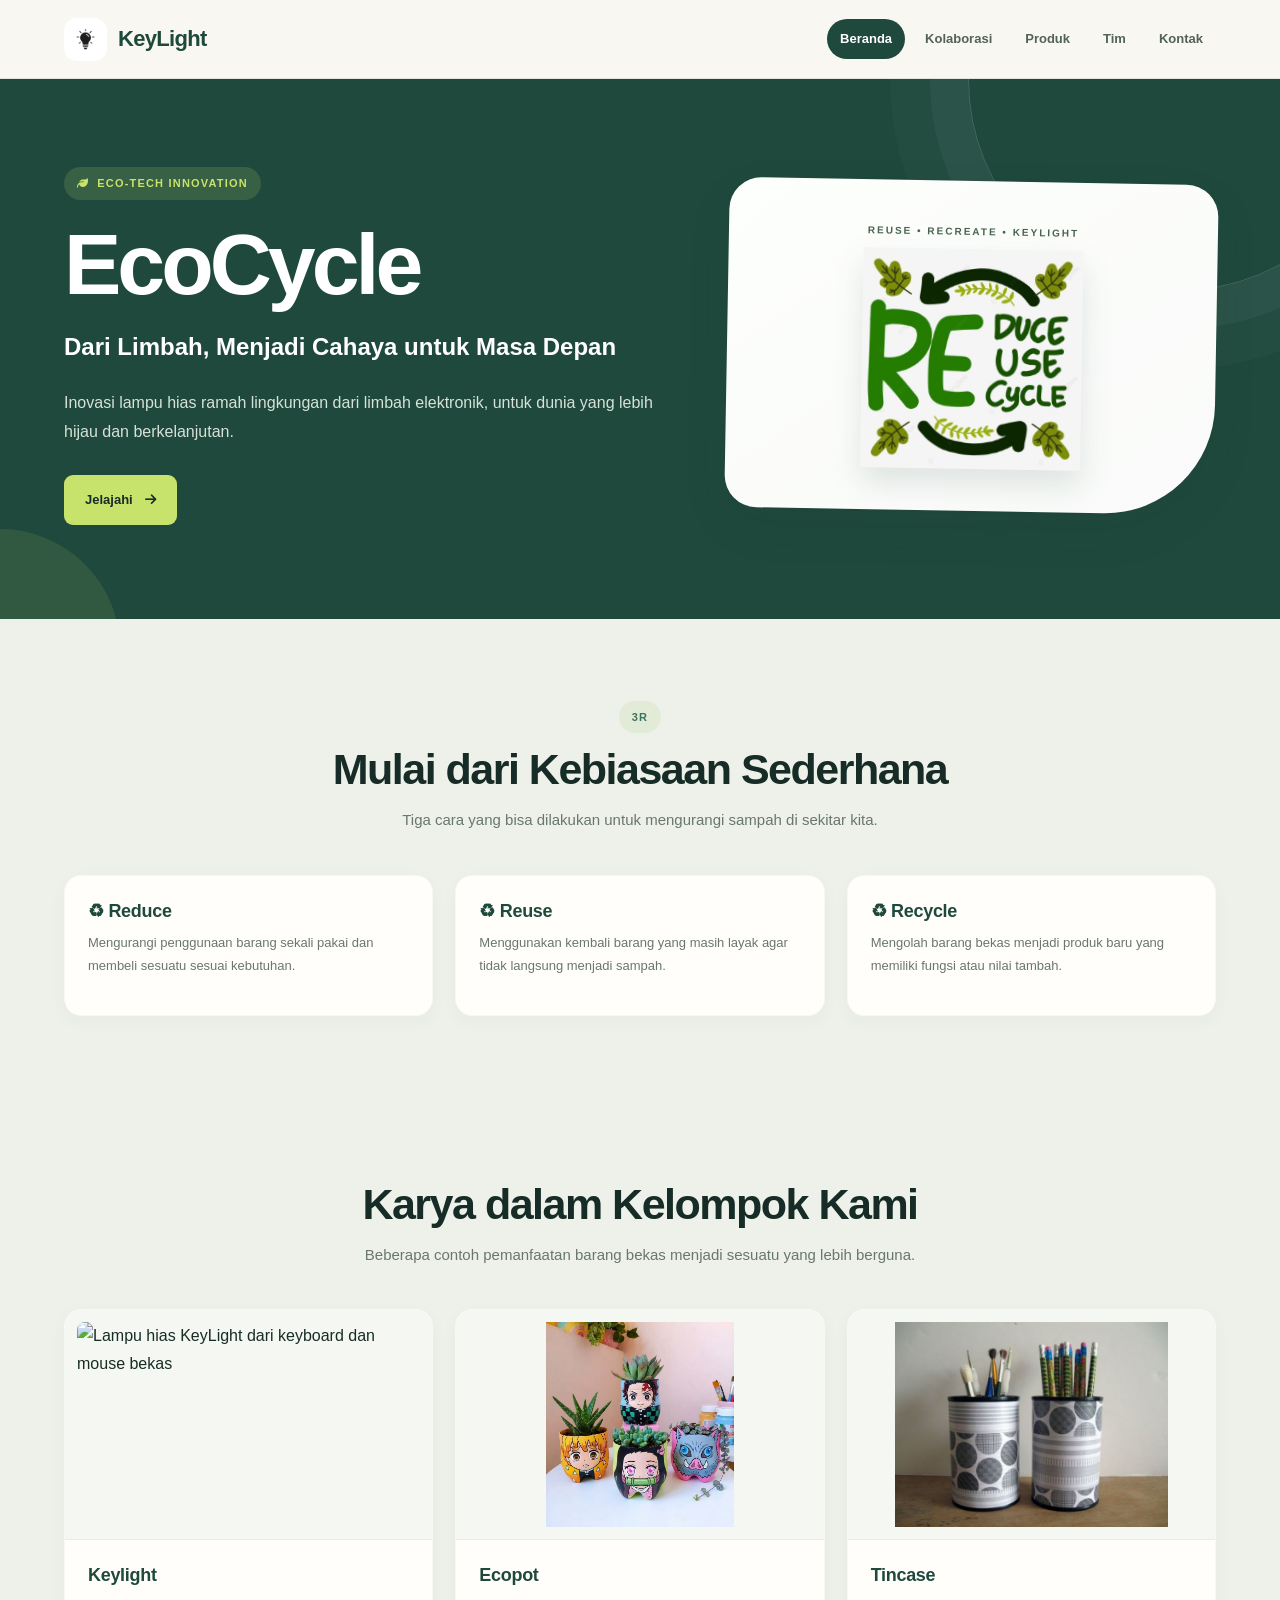
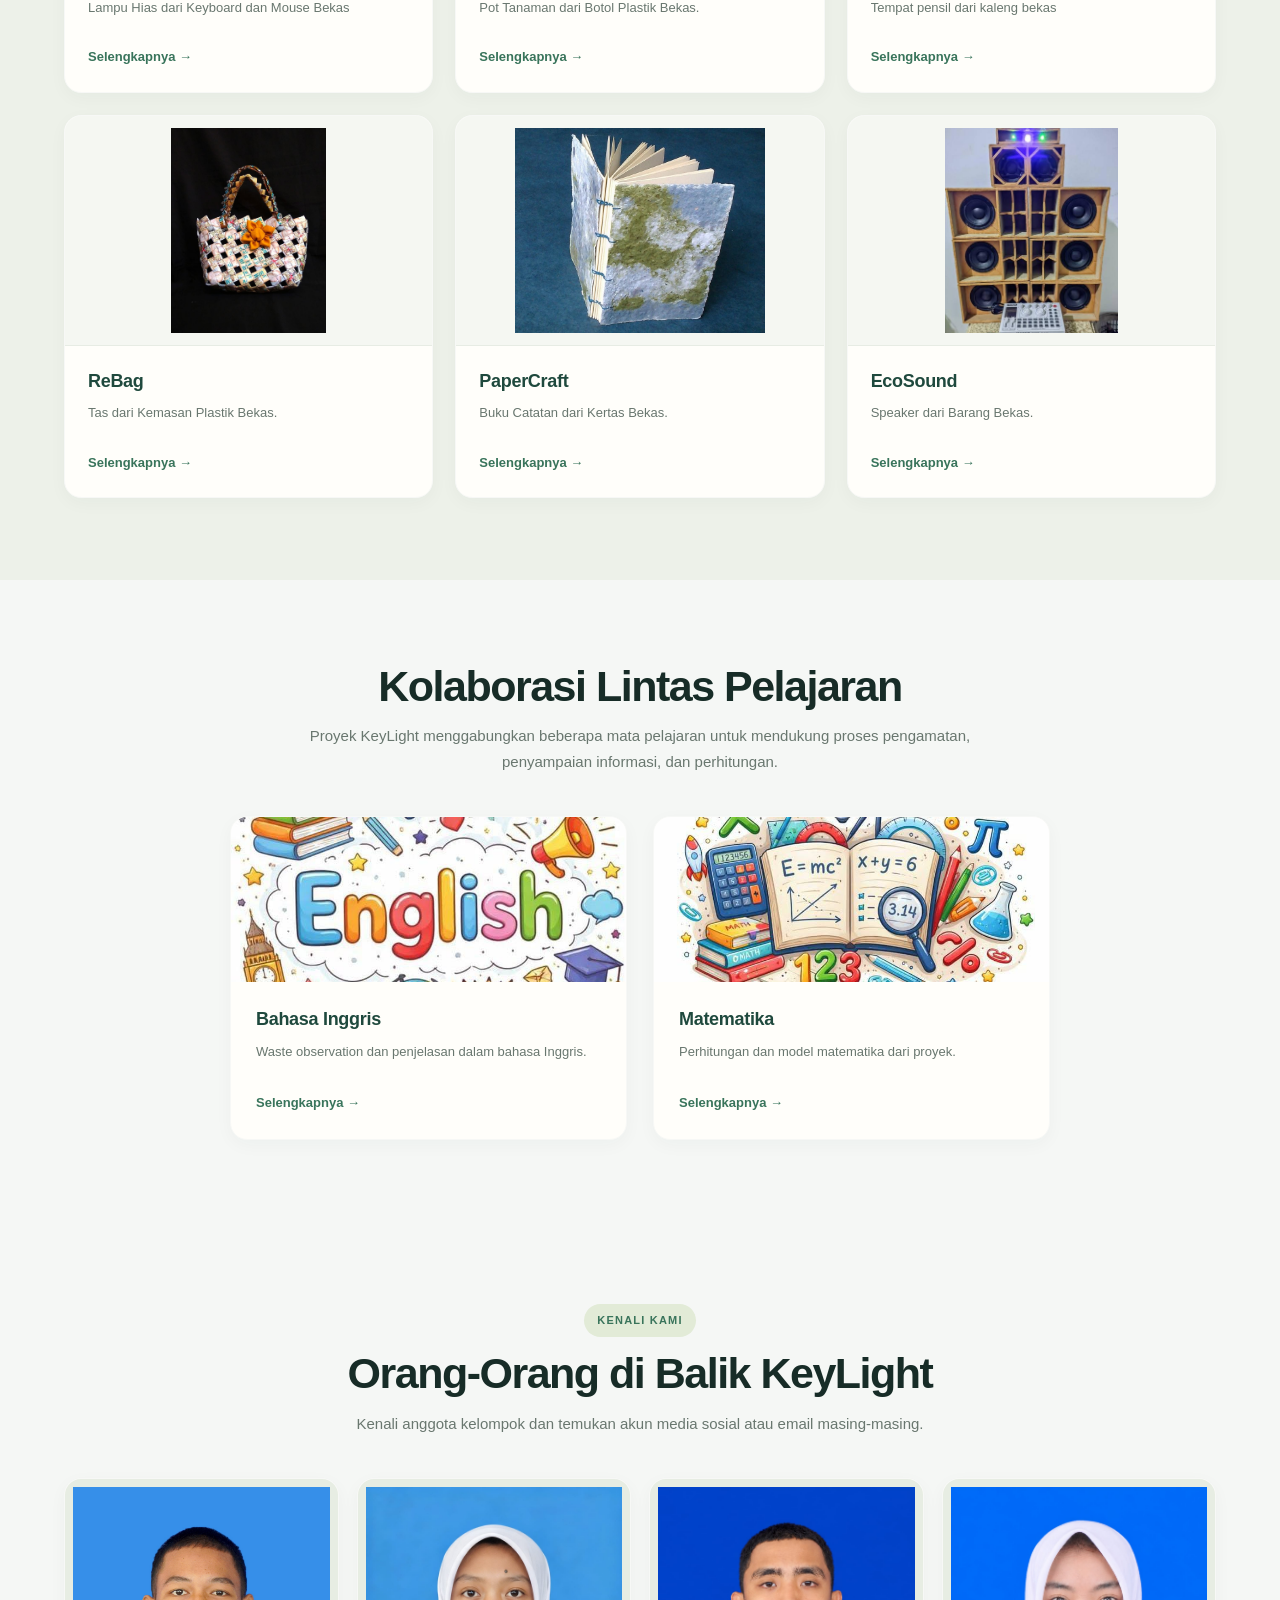
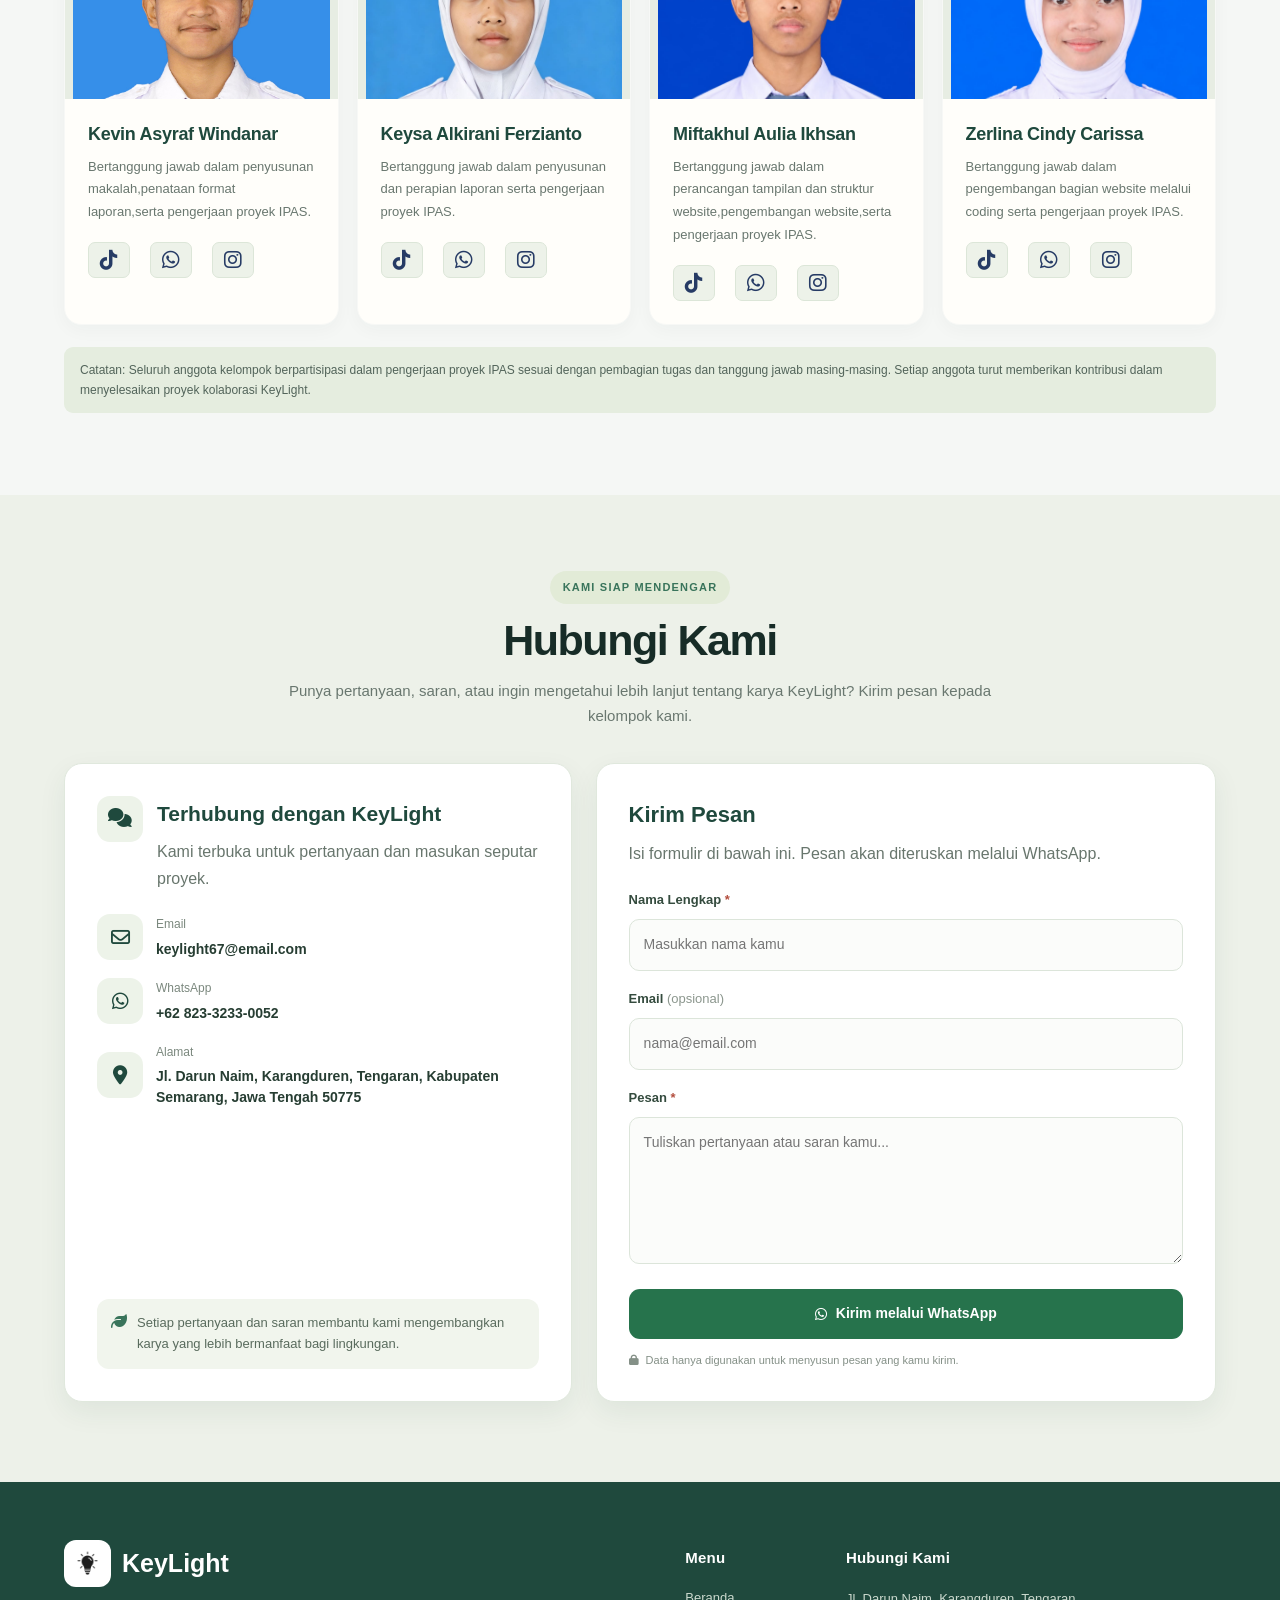
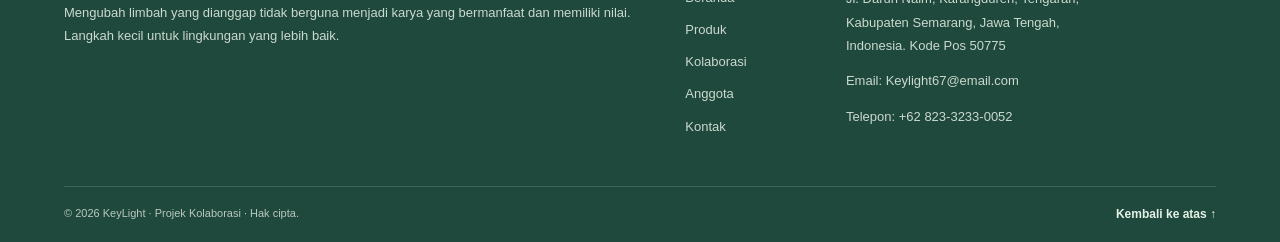
==== commit 0d16abb7: "Update index.html" ====
--- a/index.html
+++ b/index.html
@@ -14,7 +14,7 @@
   <header class="site-header">
     <div class="container nav-wrap">
       <a class="brand" href="index.html">
-        <img src="assets/1761713173324.png" alt="Logo KeLigh">KeyLight</a>
+        <img src="1761713173324.png" alt="Logo KeLigh">KeyLight</a>
       <nav class="nav">
         <a class="active" href="index.html">Beranda</a>
         <a class="" href="index.html#kolaborasi">Kolaborasi</a>
@@ -64,7 +64,7 @@
     </div>
 
     <div class="hero-art">
-      <img src="assets/recyclee.jpeg"
+      <img src="recyclee.jpeg"
            alt="Ilustrasi inovasi KeyLight">
     </div>
 
@@ -114,35 +114,35 @@
             </div>
           </article>
           <article class="card">
-            <div class="card-img"><img src="assets/pot botol.jpeg" alt="Ecopot, pot tanaman dari botol plastik bekas"></div>
+            <div class="card-img"><img src="pot botol.jpeg" alt="Ecopot, pot tanaman dari botol plastik bekas"></div>
             <div class="card-body">
               <h3>Ecopot</h3>
               <p>Pot Tanaman dari Botol Plastik Bekas.</p><a class="text-link" href="ecopot.html">Selengkapnya →</a>
             </div>
           </article>
           <article class="card">
-            <div class="card-img"><img src="assets/kaleng .jpeg" alt="TinCase, tempat pensil dari kaleng bekas"></div>
+            <div class="card-img"><img src="kaleng .jpeg" alt="TinCase, tempat pensil dari kaleng bekas"></div>
             <div class="card-body">
               <h3>Tincase</h3>
               <p>Tempat pensil dari kaleng bekas</p><a class="text-link" href="tincase.html">Selengkapnya →</a>
             </div>
           </article>
           <article class="card">
-            <div class="card-img"><img src="assets/tas.jpeg" alt="ReBag, tas dari kemasan plastik bekas"></div>
+            <div class="card-img"><img src="tas.jpeg" alt="ReBag, tas dari kemasan plastik bekas"></div>
             <div class="card-body">
               <h3>ReBag</h3>
               <p>Tas dari Kemasan Plastik Bekas.</p><a class="text-link" href="rebag.html">Selengkapnya →</a>
             </div>
           </article>
           <article class="card">
-            <div class="card-img"><img src="assets/buku.jpeg" alt="PaperCraft, buku catatan dari kertas bekas"></div>
+            <div class="card-img"><img src="buku.jpeg" alt="PaperCraft, buku catatan dari kertas bekas"></div>
             <div class="card-body">
               <h3>PaperCraft</h3>
               <p>Buku Catatan dari Kertas Bekas.</p><a class="text-link" href="papercraf.html">Selengkapnya →</a>
             </div>
           </article>
           <article class="card">
-            <div class="card-img"><img src="assets/soud.jpeg" alt="EcoSound, speaker dari barang bekas"></div>
+            <div class="card-img"><img src="soud.jpeg" alt="EcoSound, speaker dari barang bekas"></div>
             <div class="card-body">
               <h3>EcoSound </h3>
               <p>Speaker dari Barang Bekas.</p><a class="text-link" href="ecosound.html">Selengkapnya →</a>
@@ -160,7 +160,7 @@
         </div>
         <div class="cards collab-grid">
           <article class="card">
-            <div class="card-img"><img src="assets/english.jpeg"></div>
+            <div class="card-img"><img src="english.jpeg"></div>
             <div class="card-body">
               <h3>Bahasa Inggris</h3>
               <p>Waste observation dan penjelasan dalam bahasa Inggris.</p><a class="text-link"
@@ -168,7 +168,7 @@
             </div>
           </article>
           <article class="card">
-            <div class="card-img"><img src="assets/mtk.jpeg"></div>
+            <div class="card-img"><img src="mtk.jpeg"></div>
             <div class="card-body">
               <h3>Matematika</h3>
               <p>Perhitungan dan model matematika dari proyek.</p><a class="text-link"
@@ -188,7 +188,7 @@
         </div>
         <div class="cards team-grid">
           <article class="card team-card">
-            <div class="team-photo"><img src="assets/foto.kevin.jpg.jpeg" alt="kevin Asyraf"></div>
+            <div class="team-photo"><img src="foto.kevin.jpg.jpeg" alt="kevin Asyraf"></div>
             <div class="card-body">
               <h3>Kevin Asyraf Windanar</h3>
               <p>Bertanggung jawab dalam penyusunan makalah,penataan format laporan,serta pengerjaan proyek IPAS.</p>
@@ -208,7 +208,7 @@
             </div>
           </article>
           <article class="card team-card">
-            <div class="team-photo"><img src="assets/foto-keysa.jpeg" alt="foto-keysa"></div>
+            <div class="team-photo"><img src="foto-keysa.jpeg" alt="foto-keysa"></div>
             <div class="card-body">
               <h3>Keysa Alkirani Ferzianto</h3>
               <p>Bertanggung jawab dalam penyusunan dan perapian laporan serta pengerjaan proyek IPAS.</p>
@@ -228,7 +228,7 @@
             </div>
           </article>
           <article class="card team-card">
-            <div class="team-photo"><img src="assets/foto-mifta-jpg.jpeg" alt="foto mifta"></div>
+            <div class="team-photo"><img src="foto-mifta-jpg.jpeg" alt="foto mifta"></div>
             <div class="card-body">
               <h3>Miftakhul Aulia Ikhsan</h3>
               <p>Bertanggung jawab dalam perancangan tampilan dan struktur website,pengembangan website,serta pengerjaan
@@ -249,7 +249,7 @@
             </div>
           </article>
           <article class="card team-card">
-            <div class="team-photo"><img src="assets/foto.cindy.jpeg" alt="foto cindy"></div>
+            <div class="team-photo"><img src="foto.cindy.jpeg" alt="foto cindy"></div>
             <div class="card-body">
               <h3>Zerlina Cindy Carissa</h3>
               <p>Bertanggung jawab dalam pengembangan bagian website melalui coding serta pengerjaan proyek IPAS.</p>
@@ -343,7 +343,7 @@
       <div class="footer-brand">
 
         <a class="footer-logo" href="index.html">
-          <img src="assets/1761713173324.png" alt="Logo KeyLight">
+          <img src="1761713173324.png" alt="Logo KeyLight">
           <span>KeyLight</span>
         </a>
 
@@ -423,4 +423,4 @@
   </script>
 </body>
 
-</html>+</html>
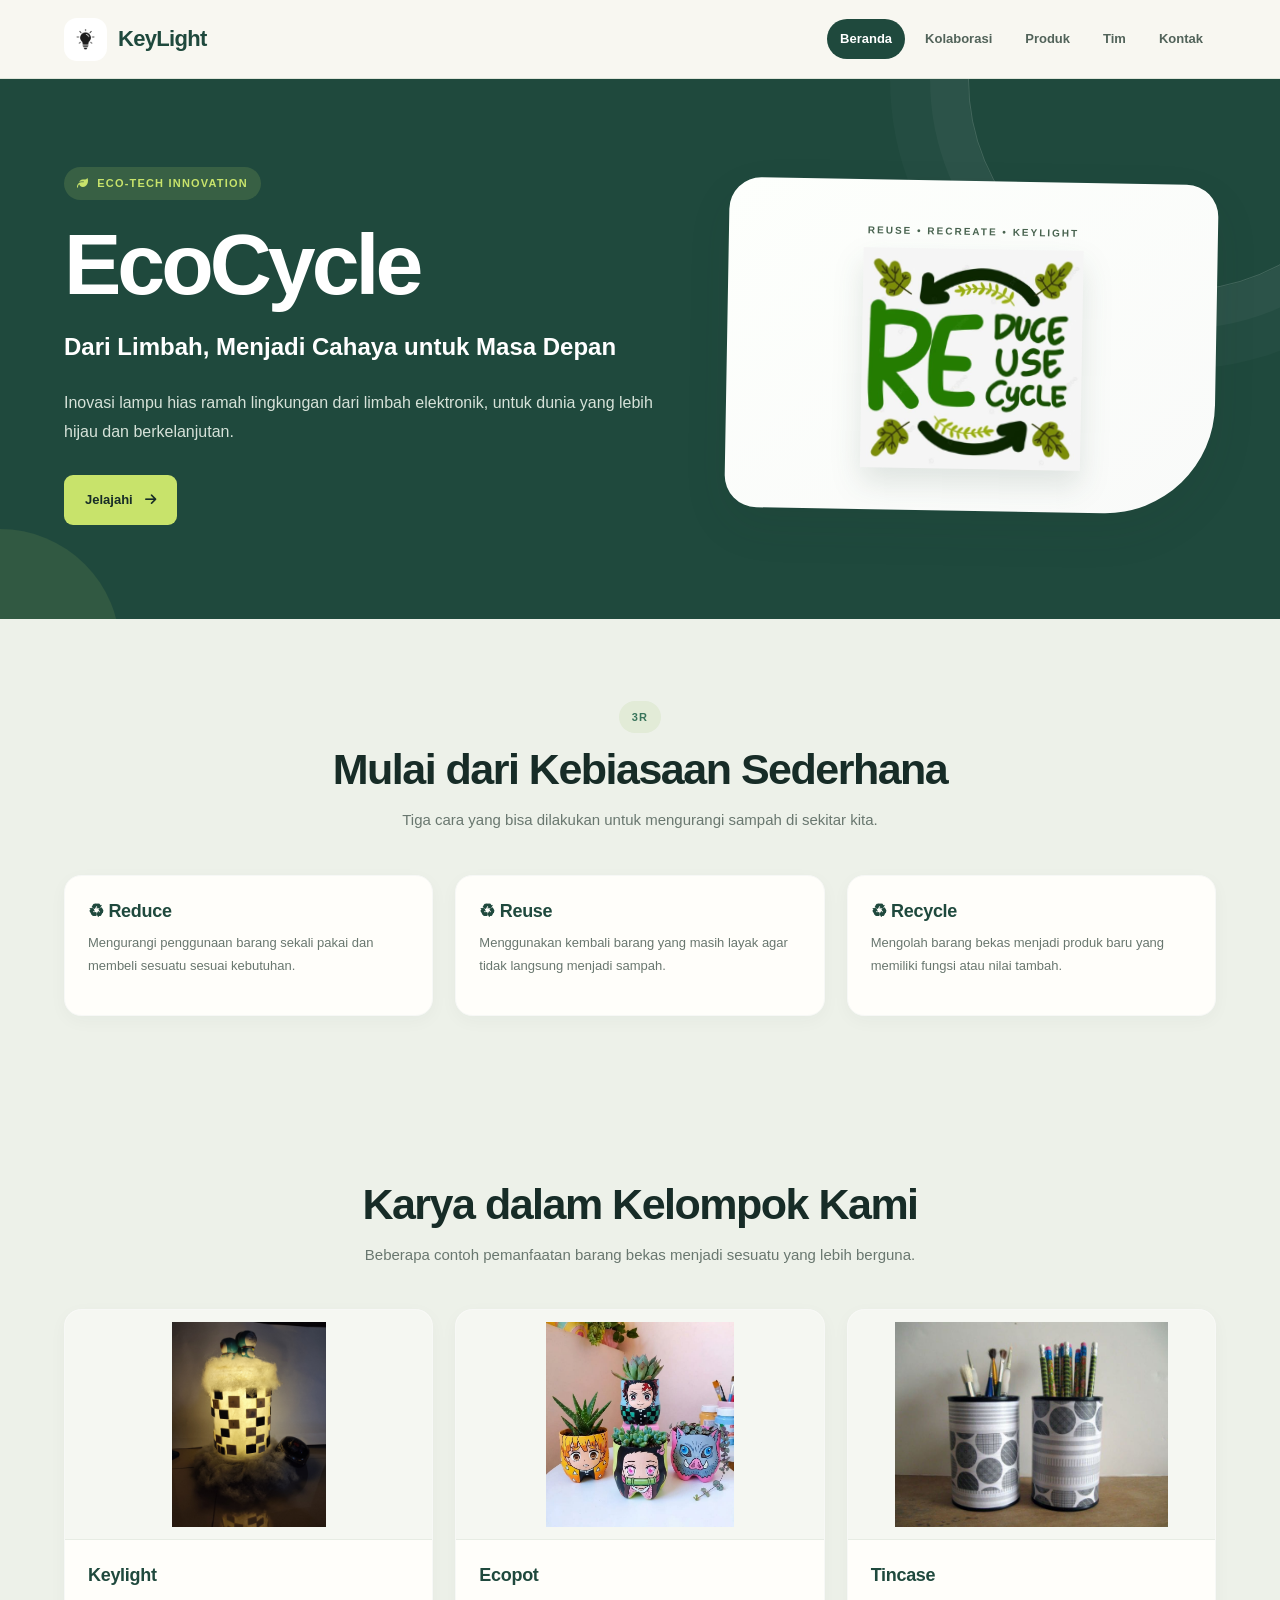
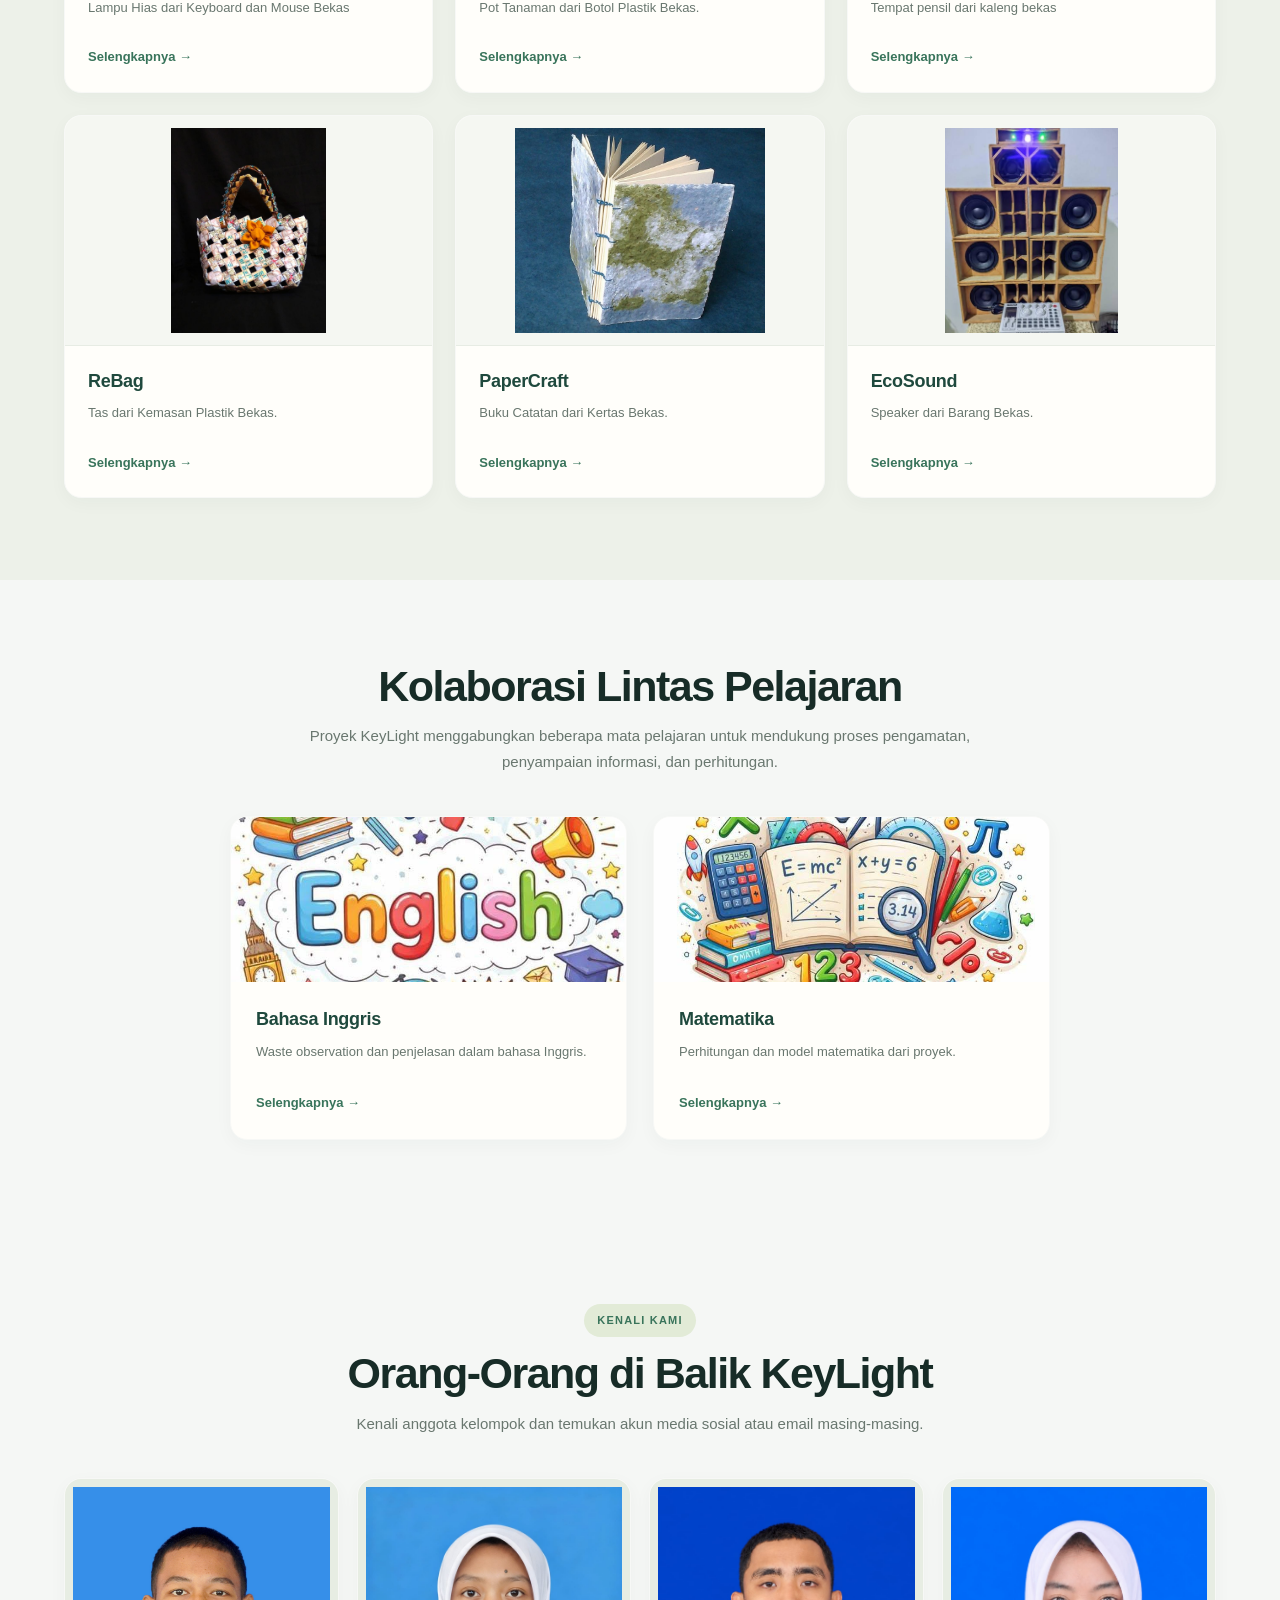
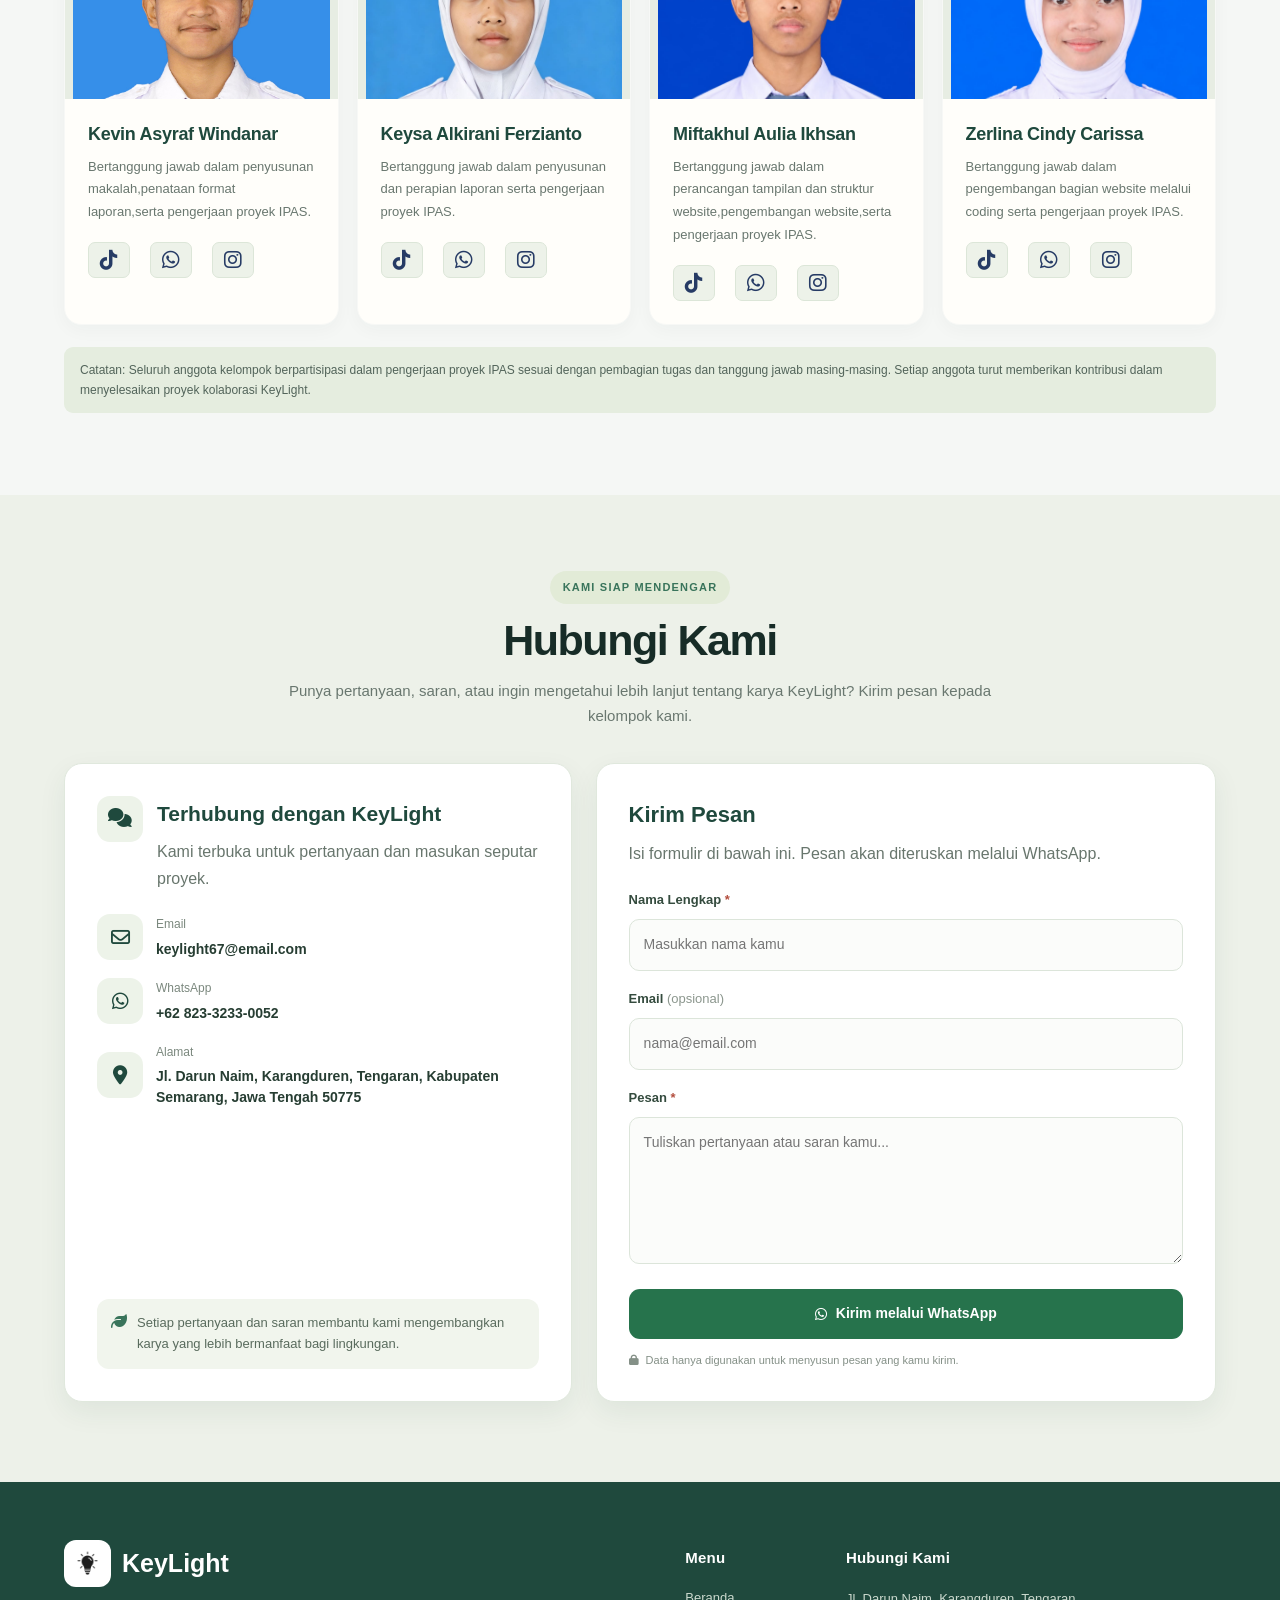
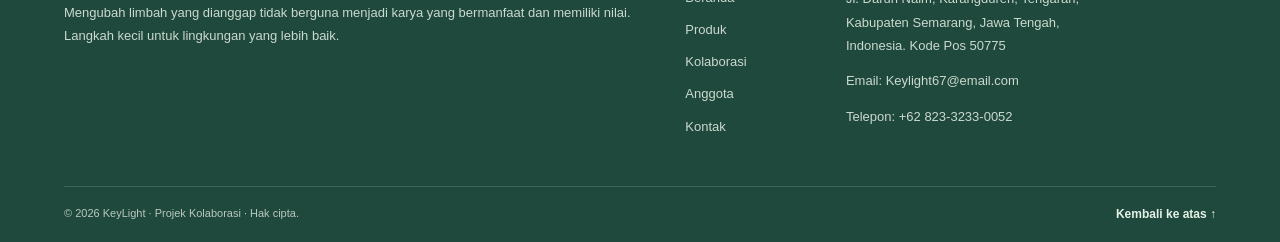
==== commit 6dab4815: "Update index.html" ====
--- a/index.html
+++ b/index.html
@@ -106,7 +106,7 @@
         </div>
         <div class="cards">
           <article class="card">
-            <div class="card-img"><img src="assets/keyLight.jpeg" alt="Lampu hias KeyLight dari keyboard dan mouse bekas"></div>
+            <div class="card-img"><img src="keyLight.jpeg" alt="Lampu hias KeyLight dari keyboard dan mouse bekas"></div>
             <div class="card-body">
               <h3>Keylight</h3>
               <p> Lampu Hias dari Keyboard dan Mouse Bekas</p><a class="text-link" href="Keylight.html">Selengkapnya
